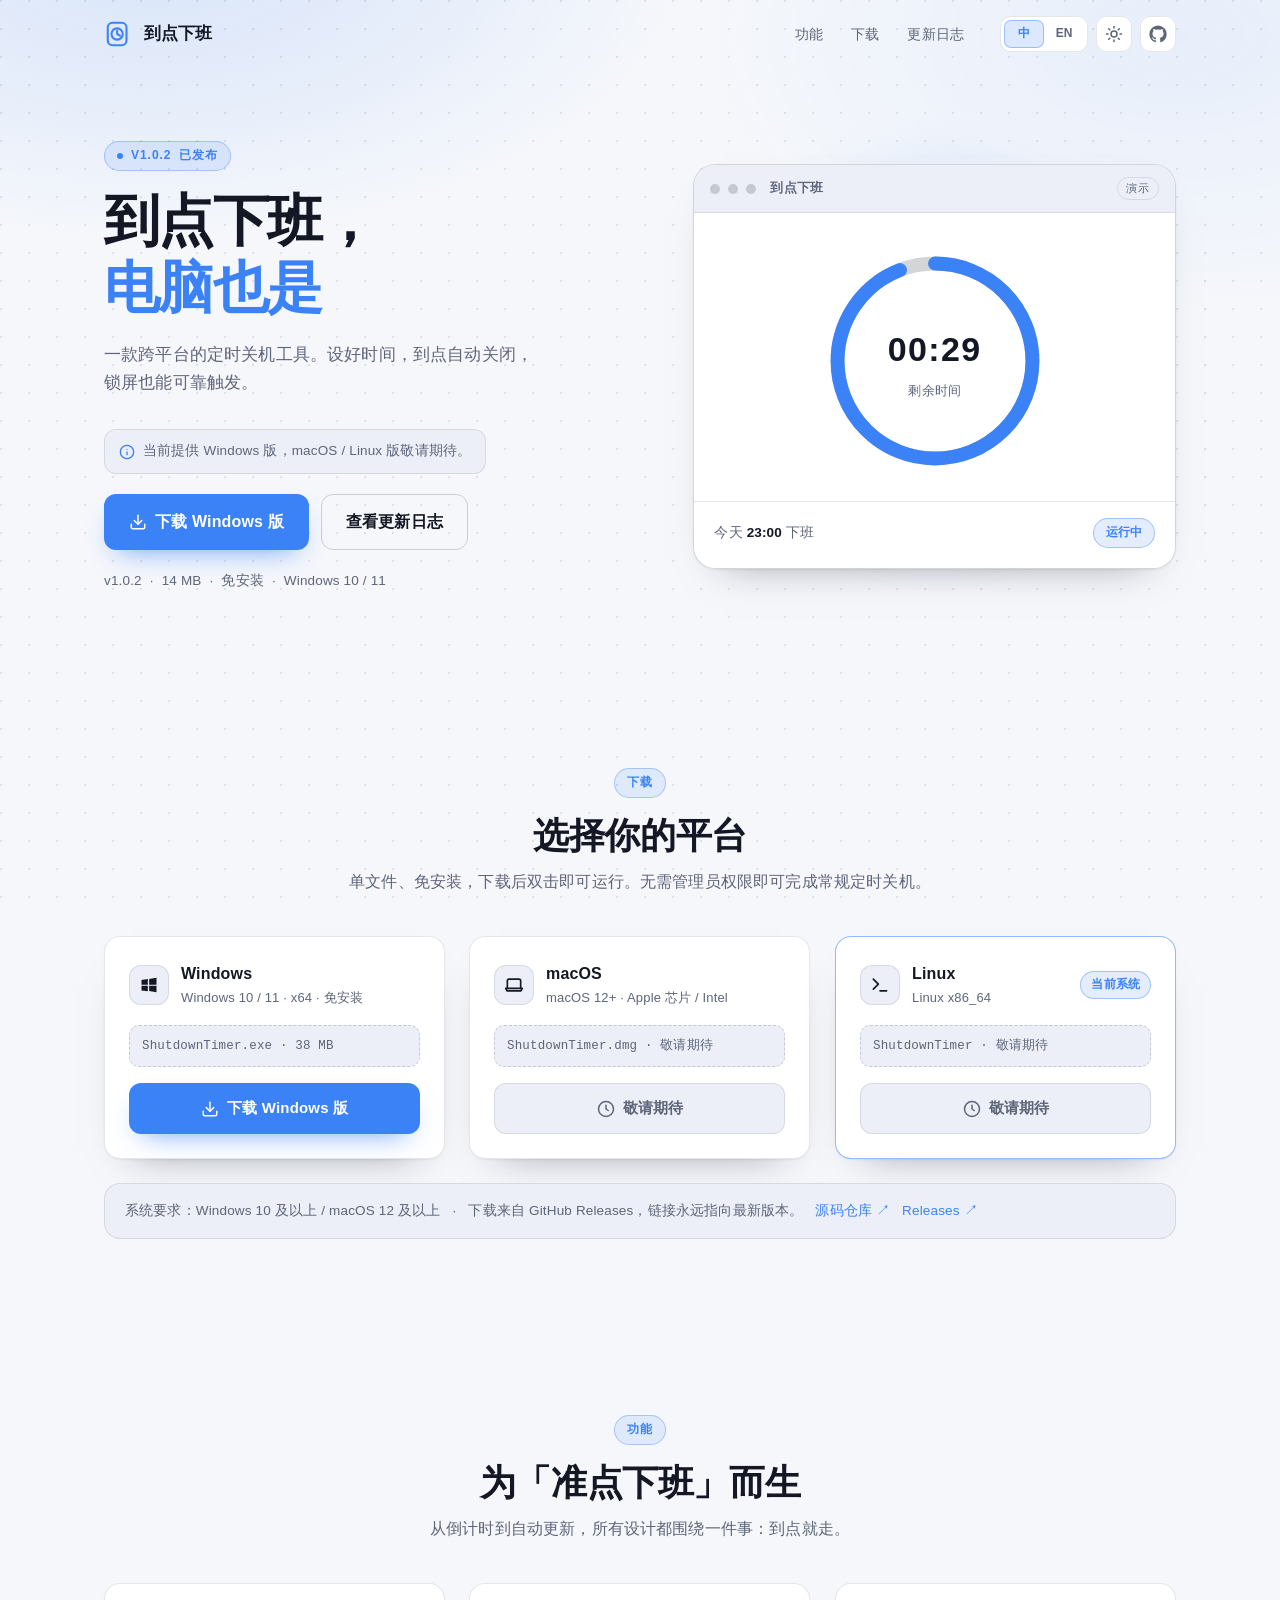
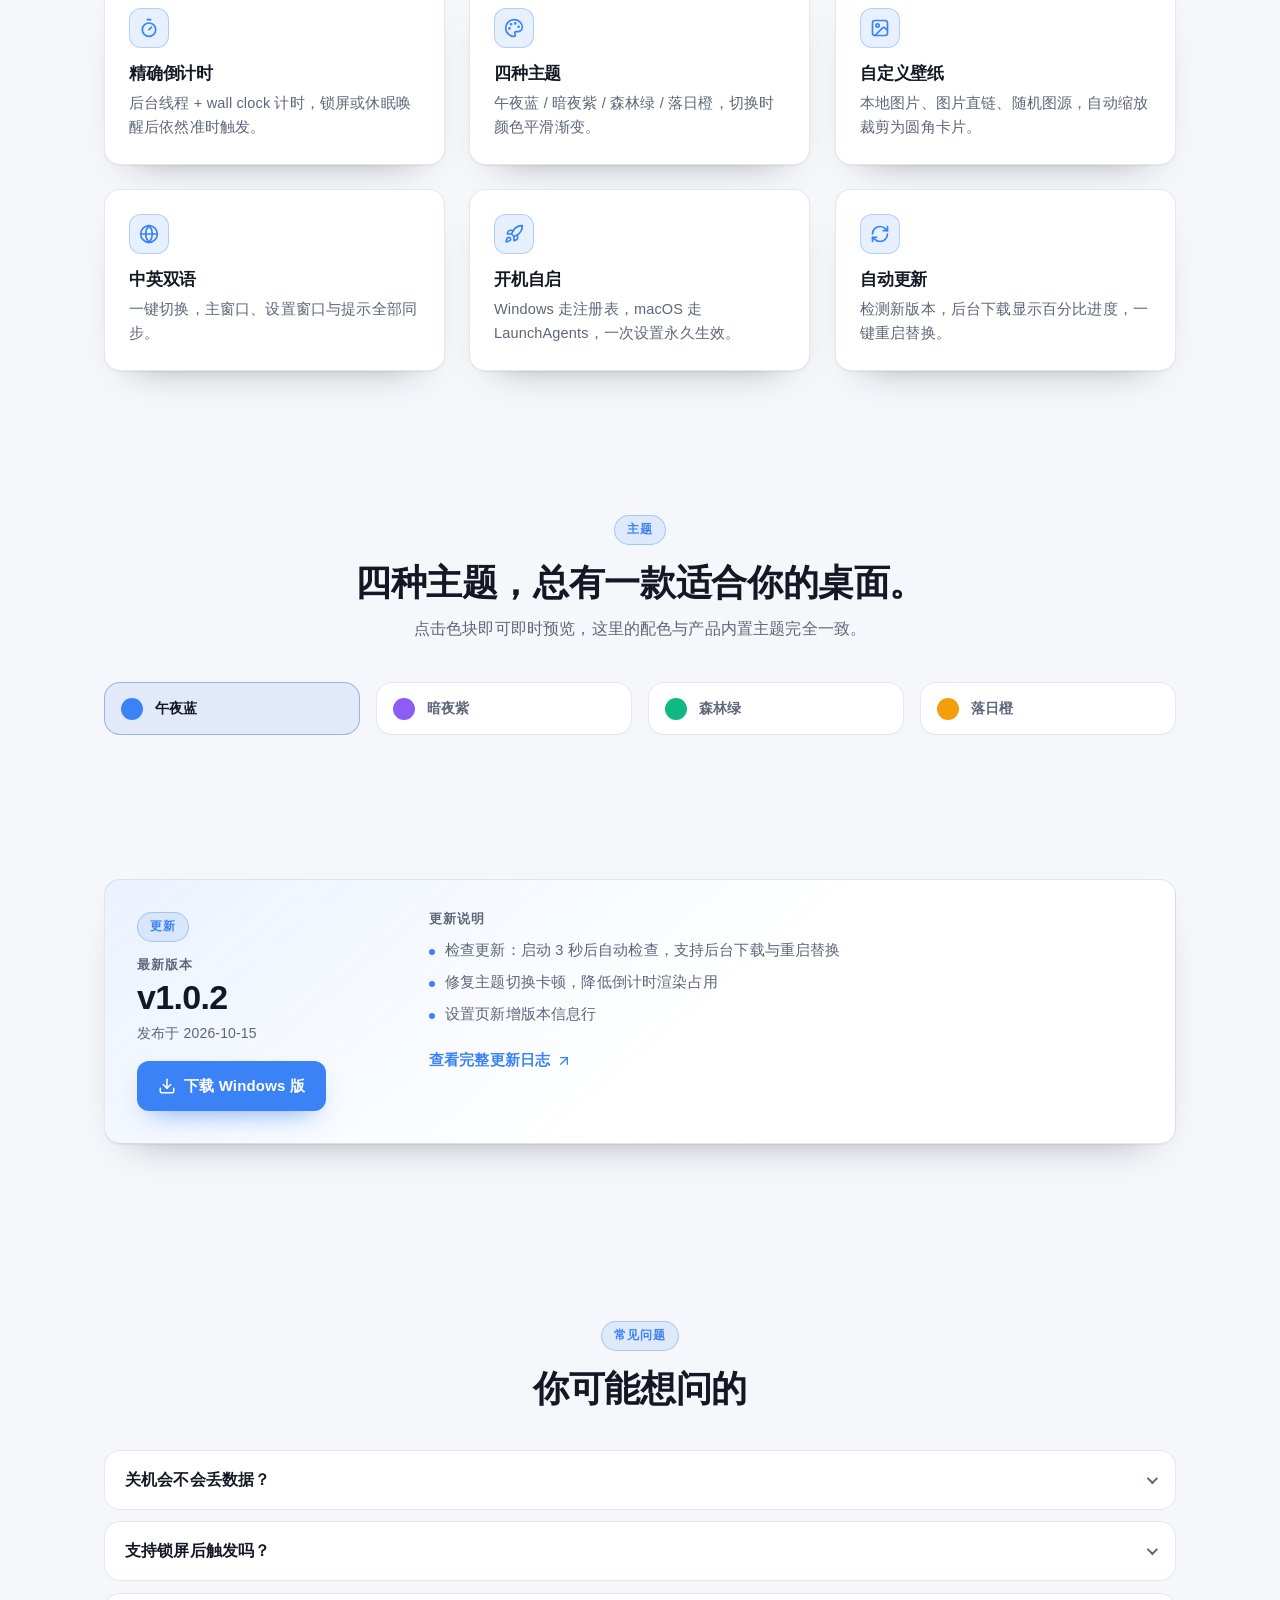
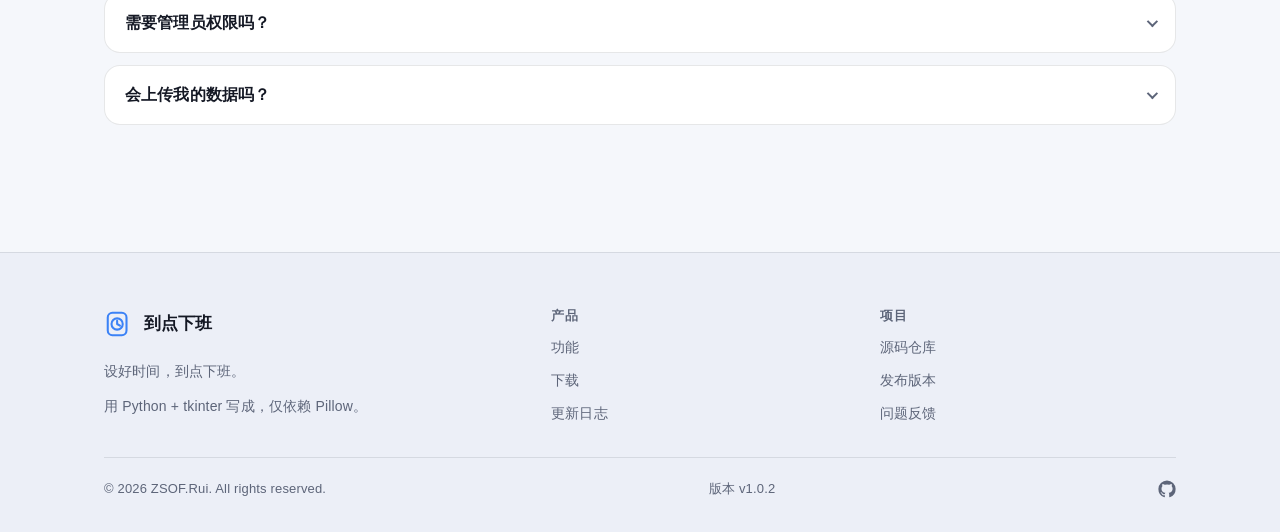
==== index.html @ 31ac54c9 "Update Website Set the website" ====
<!doctype html>
<html lang="zh-CN" data-theme="dark" data-accent="blue" data-root=".">
<head>
  <meta charset="utf-8">
  <meta name="viewport" content="width=device-width, initial-scale=1">

  <!--
    到点下班 / ShutdownTimer 官网
    零依赖静态站：没有构建步骤，没有 CDN，除了读取同目录的 version.json 之外不发任何请求。
    部署前只需把本文件（以及全站）里的 YOUR_GITHUB_USERNAME 替换成你的 GitHub 用户名，
    详见 README.md。
  -->

  <title data-i18n="meta.title">到点下班 · 跨平台定时关机工具</title>
  <meta name="description" content="到点下班（ShutdownTimer）是一款跨平台的定时关机工具。设定时间后到点自动关闭计算机，锁屏与休眠唤醒后依然准时触发。免安装、不收集任何数据。" data-i18n-content="meta.description">
  <meta name="author" content="ZSOF.Rui">
  <link rel="canonical" href="https://YOUR_GITHUB_USERNAME.github.io/ShutdownTimer/">
  <meta name="theme-color" content="#0b0d12" media="(prefers-color-scheme: dark)">
  <meta name="theme-color" content="#f5f7fb" media="(prefers-color-scheme: light)">

  <!-- 图标：内联 SVG，随主题变色，不额外请求字体或图标库 -->
  <link rel="icon" type="image/svg+xml" href="assets/favicon.svg">
  <link rel="apple-touch-icon" href="assets/favicon.svg">

  <!-- 分享卡片 -->
  <meta property="og:type" content="website">
  <meta property="og:site_name" content="到点下班">
  <meta property="og:title" content="到点下班 · 跨平台定时关机工具">
  <meta property="og:description" content="设好时间，到点自动关闭计算机。锁屏也能可靠触发，免安装，不收集任何数据。">
  <meta property="og:url" content="https://YOUR_GITHUB_USERNAME.github.io/ShutdownTimer/">
  <meta property="og:locale" content="zh_CN">
  <meta name="twitter:card" content="summary_large_image">
  <meta name="twitter:title" content="到点下班 · 跨平台定时关机工具">
  <meta name="twitter:description" content="设好时间，到点自动关闭计算机。锁屏也能可靠触发。">
  <!-- 想要更漂亮的分享图：做一张 1200×630 的 PNG 放到 assets/og-image.png，再取消下一行注释 -->
  <!-- <meta property="og:image" content="https://YOUR_GITHUB_USERNAME.github.io/ShutdownTimer/assets/og-image.png"> -->

  <!-- 结构化数据（SEO） -->
  <script type="application/ld+json">
  {
    "@context": "https://schema.org",
    "@type": "SoftwareApplication",
    "name": "到点下班",
    "alternateName": "ShutdownTimer",
    "applicationCategory": "UtilitiesApplication",
    "operatingSystem": "Windows 10, Windows 11",
    "downloadUrl": "https://github.com/YOUR_GITHUB_USERNAME/ShutdownTimer/releases/latest",
    "offers": { "@type": "Offer", "price": "0", "priceCurrency": "CNY" },
    "author": { "@type": "Person", "name": "ZSOF.Rui" },
    "description": "跨平台桌面定时关机工具：设定时间后到点自动关闭计算机，锁屏与休眠唤醒后依然准时触发。"
  }
  </script>

  <!--
    首屏内联引导脚本：在样式表之前决定主题 / 主色 / 语言，
    避免先渲染成错误配色再跳变的闪屏。失败也不影响页面可用（默认深色 + 中文）。
  -->
  <script>
  (function () {
    var el = document.documentElement;
    el.className += ' js';
    try {
      var accent = localStorage.getItem('st.accent');
      if (accent) el.setAttribute('data-accent', accent);
      var lang = localStorage.getItem('st.lang');
      if (lang) el.setAttribute('lang', lang === 'en' ? 'en' : 'zh-CN');
      var saved = localStorage.getItem('st.theme');
      var system = window.matchMedia && window.matchMedia('(prefers-color-scheme: light)').matches ? 'light' : 'dark';
      el.setAttribute('data-theme', saved === 'light' || saved === 'dark' ? saved : system);
    } catch (e) { /* 隐私模式：保持默认配色 */ }
  })();
  </script>

  <link rel="stylesheet" href="assets/css/style.css">
  <script src="assets/js/i18n.js" defer></script>
  <script src="assets/js/main.js" defer></script>
</head>

<body>
<a class="skip-link" href="#download" data-i18n="nav.skip">跳到下载</a>

<!-- ============================================================ 顶部导航 -->
<header class="site-header">
  <div class="container">
    <nav class="nav" aria-label="主导航" data-i18n-aria="nav.main">
      <a class="brand" href="./" aria-label="返回首页" data-i18n-aria="nav.home">
        <svg class="brand__mark" viewBox="0 0 32 32" fill="none" stroke="currentColor" stroke-width="2.2" stroke-linecap="round" stroke-linejoin="round" aria-hidden="true">
          <rect x="4" y="4" width="20" height="24" rx="5"/>
          <circle cx="14" cy="16" r="6"/>
          <path d="M14 12.5V16l3 1.8"/>
        </svg>
        <span data-i18n="brand.name">到点下班</span>
      </a>

      <ul class="nav__links">
        <li><a class="nav__link" href="#features" data-i18n="nav.features">功能</a></li>
        <li><a class="nav__link" href="#download" data-i18n="nav.download">下载</a></li>
        <li><a class="nav__link" href="changelog/" data-i18n="nav.changelog">更新日志</a></li>
      </ul>

      <div class="nav__actions">
        <div class="seg" role="group" aria-label="切换语言" data-i18n-aria="nav.lang">
          <span class="seg__thumb" aria-hidden="true"></span>
          <button class="seg__btn" type="button" data-lang-btn="zh-CN" aria-pressed="true">中</button>
          <button class="seg__btn" type="button" data-lang-btn="en" aria-pressed="false">EN</button>
        </div>

        <button class="icon-btn" type="button" data-theme-toggle aria-label="切换到浅色模式">
          <svg class="icon-btn__moon" viewBox="0 0 24 24" fill="none" stroke="currentColor" stroke-width="2" stroke-linecap="round" stroke-linejoin="round" aria-hidden="true">
            <path d="M12 3a6 6 0 0 0 9 9 9 9 0 1 1-9-9Z"/>
          </svg>
          <svg class="icon-btn__sun" viewBox="0 0 24 24" fill="none" stroke="currentColor" stroke-width="2" stroke-linecap="round" stroke-linejoin="round" aria-hidden="true">
            <circle cx="12" cy="12" r="4"/>
            <path d="M12 2v2M12 20v2M4.93 4.93l1.41 1.41M17.66 17.66l1.41 1.41M2 12h2M20 12h2M6.34 17.66l-1.41 1.41M19.07 4.93l-1.41 1.41"/>
          </svg>
        </button>

        <a class="icon-btn" href="https://github.com/YOUR_GITHUB_USERNAME/ShutdownTimer" target="_blank" rel="noopener" aria-label="在 GitHub 上查看源码" data-i18n-aria="nav.github">
          <svg viewBox="0 0 24 24" fill="currentColor" aria-hidden="true">
            <path d="M12 .5A11.5 11.5 0 0 0 .5 12a11.5 11.5 0 0 0 7.86 10.92c.58.1.79-.25.79-.55v-2.1c-3.2.7-3.88-1.4-3.88-1.4-.53-1.34-1.29-1.7-1.29-1.7-1.05-.72.08-.7.08-.7 1.16.08 1.77 1.2 1.77 1.2 1.03 1.77 2.7 1.26 3.36.96.1-.75.4-1.26.73-1.55-2.55-.29-5.24-1.28-5.24-5.7 0-1.26.45-2.29 1.19-3.1-.12-.29-.52-1.46.11-3.05 0 0 .97-.31 3.18 1.18a11 11 0 0 1 5.8 0c2.2-1.5 3.17-1.18 3.17-1.18.63 1.59.23 2.76.12 3.05.74.81 1.18 1.84 1.18 3.1 0 4.43-2.69 5.4-5.25 5.69.41.36.78 1.06.78 2.14v3.17c0 .3.2.66.8.55A11.5 11.5 0 0 0 23.5 12 11.5 11.5 0 0 0 12 .5Z"/>
          </svg>
        </a>
      </div>
    </nav>
  </div>
</header>

<main id="main">

  <!-- ========================================================== Hero 首屏 -->
  <section class="hero">
    <div class="container hero__inner">
      <div class="hero__copy">
        <span class="eyebrow anim" style="--delay:0ms">
          <span class="dot" aria-hidden="true"></span>
          <span data-version>v1.0.1</span>
          <span data-i18n="hero.badge">已发布</span>
        </span>

        <h1 class="hero__title anim" style="--delay:80ms" data-i18n-html="hero.title">到点下班，<br><span class="accent">电脑也是</span></h1>

        <p class="hero__sub anim" style="--delay:160ms" data-i18n="hero.subtitle">一款跨平台的定时关机工具。设好时间，到点自动关闭，锁屏也能可靠触发。</p>

        <div class="hero__note anim" style="--delay:200ms" data-platform-note>
          <svg viewBox="0 0 24 24" fill="none" stroke="currentColor" stroke-width="2" stroke-linecap="round" stroke-linejoin="round" aria-hidden="true">
            <circle cx="12" cy="12" r="10"/><path d="M12 16v-4"/><path d="M12 8h.01"/>
          </svg>
          <span data-i18n="hero.note.platform">当前提供 Windows 版，macOS / Linux 版敬请期待。</span>
        </div>

        <div class="hero__cta anim" style="--delay:240ms">
          <a class="btn btn--primary btn--lg" href="./ShutdownTimer.exe" data-download>
            <svg class="btn__icon" viewBox="0 0 24 24" fill="none" stroke="currentColor" stroke-width="2" stroke-linecap="round" stroke-linejoin="round" aria-hidden="true">
              <path d="M21 15v4a2 2 0 0 1-2 2H5a2 2 0 0 1-2-2v-4"/><path d="M7 10l5 5 5-5"/><path d="M12 15V3"/>
            </svg>
            <span data-i18n="hero.cta.download">下载 Windows 版</span>
          </a>
          <a class="btn btn--ghost btn--lg" href="changelog/" data-i18n="hero.cta.changelog">查看更新日志</a>
        </div>

        <div class="hero__meta anim" style="--delay:320ms">
          <span data-version>v1.0.1</span>
          <span aria-hidden="true">·</span>
          <span data-version-size>14 MB</span>
          <span aria-hidden="true">·</span>
          <span data-i18n="hero.meta.portable">免安装</span>
          <span aria-hidden="true">·</span>
          <span data-i18n="hero.meta.os">Windows 10 / 11</span>
        </div>
      </div>

      <!-- 产品界面示意：圆角无边框窗口 + 倒计时圆环（纯 CSS/SVG 演示，不是截图） -->
      <div class="hero__visual anim" style="--delay:200ms">
        <div class="mock" data-demo>
          <div class="mock__bar">
            <span class="mock__dot" aria-hidden="true"></span>
            <span class="mock__dot" aria-hidden="true"></span>
            <span class="mock__dot" aria-hidden="true"></span>
            <span class="mock__title" data-i18n="hero.demo.window">到点下班</span>
            <span class="mock__badge" data-i18n="hero.demo.tag">演示</span>
          </div>

          <div class="mock__body">
            <svg class="ring" viewBox="0 0 200 200" aria-hidden="true">
              <circle class="ring__track" cx="100" cy="100" r="84"/>
              <circle class="ring__bar" cx="100" cy="100" r="84"/>
            </svg>
            <div class="ring__center">
              <div class="ring__time" data-demo-time>00:30</div>
              <div class="ring__hint" data-i18n="hero.demo.remaining">剩余时间</div>
            </div>
          </div>

          <div class="mock__foot">
            <span class="mock__preview" data-i18n-html="hero.demo.preview">今天 <b>23:00</b> 下班</span>
            <span class="mock__state" data-demo-state data-i18n="hero.demo.state.running">运行中</span>
          </div>
        </div>
      </div>
    </div>
  </section>

  <!-- ========================================================== 下载 -->
  <section class="section" id="download" aria-labelledby="download-title">
    <div class="container">
      <div class="section__head section__head--center reveal">
        <span class="eyebrow" data-i18n="download.eyebrow">下载</span>
        <h2 class="section__title" id="download-title" data-i18n="download.title">选择你的平台</h2>
        <p class="section__lead" data-i18n="download.lead">单文件、免安装，下载后双击即可运行。无需管理员权限即可完成常规定时关机。</p>
      </div>

      <div class="grid grid--3" data-stagger>
        <!-- Windows -->
        <article class="dl-card reveal" data-os="windows">
          <div class="dl-card__top">
            <span class="dl-card__icon" aria-hidden="true">
              <svg viewBox="0 0 24 24" fill="currentColor">
                <path d="M3 5.9 10.6 4.9v6.7H3zM12.2 4.7 21 3.4v8.2h-8.8zM3 12.8h7.6v6.7L3 18.5zM12.2 12.8H21v7.8l-8.8-1.3z"/>
              </svg>
            </span>
            <div>
              <div class="dl-card__name">Windows</div>
              <div class="dl-card__meta" data-i18n="download.win.meta">Windows 10 / 11 · x64 · 免安装</div>
            </div>
            <span class="pill" data-current-badge hidden data-i18n="download.current">当前系统</span>
          </div>

          <div class="dl-card__file">ShutdownTimer.exe · <span data-version-size>38 MB</span></div>

          <div class="dl-card__actions">
            <a class="btn btn--primary btn--block" href="./ShutdownTimer.exe">
              <svg class="btn__icon" viewBox="0 0 24 24" fill="none" stroke="currentColor" stroke-width="2" stroke-linecap="round" stroke-linejoin="round" aria-hidden="true">
                <path d="M21 15v4a2 2 0 0 1-2 2H5a2 2 0 0 1-2-2v-4"/><path d="M7 10l5 5 5-5"/><path d="M12 15V3"/>
              </svg>
              <span data-i18n="download.win.btn">下载 Windows 版</span>
            </a>
          </div>
        </article>

        <!-- macOS -->
        <article class="dl-card is-soon reveal" data-os="macos">
          <div class="dl-card__top">
            <span class="dl-card__icon" aria-hidden="true">
              <svg viewBox="0 0 24 24" fill="none" stroke="currentColor" stroke-width="2" stroke-linecap="round" stroke-linejoin="round">
                <path d="M20 16V7a2 2 0 0 0-2-2H6a2 2 0 0 0-2 2v9"/>
                <path d="M2 16h20l-1.28 2.55a1 1 0 0 1-.9.45H4.18a1 1 0 0 1-.9-.45Z"/>
              </svg>
            </span>
            <div>
              <div class="dl-card__name">macOS</div>
              <div class="dl-card__meta" data-i18n="download.mac.meta">macOS 12+ · Apple 芯片 / Intel</div>
            </div>
            <span class="pill" data-current-badge hidden data-i18n="download.current">当前系统</span>
          </div>

          <div class="dl-card__file">ShutdownTimer.dmg · <span data-i18n="download.mac.btn">敬请期待</span></div>

          <div class="dl-card__actions">
            <button class="btn btn--disabled btn--block" type="button" disabled>
              <svg class="btn__icon" viewBox="0 0 24 24" fill="none" stroke="currentColor" stroke-width="2" stroke-linecap="round" stroke-linejoin="round" aria-hidden="true">
                <circle cx="12" cy="12" r="10"/><path d="M12 7v5l3 2"/>
              </svg>
              <span data-i18n="download.mac.btn">敬请期待</span>
            </button>
          </div>
        </article>

        <!-- Linux -->
        <article class="dl-card is-soon reveal" data-os="linux">
          <div class="dl-card__top">
            <span class="dl-card__icon" aria-hidden="true">
              <svg viewBox="0 0 24 24" fill="none" stroke="currentColor" stroke-width="2" stroke-linecap="round" stroke-linejoin="round">
                <path d="m4 17 6-6-6-6"/><path d="M12 19h8"/>
              </svg>
            </span>
            <div>
              <div class="dl-card__name">Linux</div>
              <div class="dl-card__meta" data-i18n="download.linux.meta">Linux x86_64</div>
            </div>
            <span class="pill" data-current-badge hidden data-i18n="download.current">当前系统</span>
          </div>

          <div class="dl-card__file">ShutdownTimer · <span data-i18n="download.linux.btn">敬请期待</span></div>

          <div class="dl-card__actions">
            <button class="btn btn--disabled btn--block" type="button" disabled>
              <svg class="btn__icon" viewBox="0 0 24 24" fill="none" stroke="currentColor" stroke-width="2" stroke-linecap="round" stroke-linejoin="round" aria-hidden="true">
                <circle cx="12" cy="12" r="10"/><path d="M12 7v5l3 2"/>
              </svg>
              <span data-i18n="download.linux.btn">敬请期待</span>
            </button>
          </div>
        </article>
      </div>

      <div class="dl-note reveal">
        <span data-i18n="download.note.req">系统要求：Windows 10 及以上 / macOS 12 及以上</span>
        <span aria-hidden="true">·</span>
        <span data-i18n="download.note.tip">下载来自 GitHub Releases，链接永远指向最新版本。</span>
        <a href="https://github.com/ZSOF-Rui/ShutdownTimer" target="_blank" rel="noopener"><span data-i18n="footer.source">源码仓库</span> ↗</a>
        <a href="https://github.com/ZSOF-Rui/ShutdownTimerShutdownTimer/releases" target="_blank" rel="noopener">Releases ↗</a>
      </div>
    </div>
  </section>

  <!-- ========================================================== 特性 -->
  <section class="section" id="features" aria-labelledby="features-title">
    <div class="container">
      <div class="section__head section__head--center reveal">
        <span class="eyebrow" data-i18n="features.eyebrow">功能</span>
        <h2 class="section__title" id="features-title" data-i18n="features.title">为「准点下班」而生</h2>
        <p class="section__lead" data-i18n="features.lead">从倒计时到自动更新，所有设计都围绕一件事：到点就走。</p>
      </div>

      <div class="grid grid--3" data-stagger>
        <article class="card reveal">
          <span class="card__icon" aria-hidden="true">
            <svg viewBox="0 0 24 24" fill="none" stroke="currentColor" stroke-width="2" stroke-linecap="round" stroke-linejoin="round">
              <path d="M10 2h4"/><path d="M12 14l3-3"/><circle cx="12" cy="14" r="8"/>
            </svg>
          </span>
          <h3 class="card__title" data-i18n="features.f1.title">精确倒计时</h3>
          <p class="card__desc" data-i18n="features.f1.desc">后台线程 + wall clock 计时，锁屏或休眠唤醒后依然准时触发。</p>
        </article>

        <article class="card reveal">
          <span class="card__icon" aria-hidden="true">
            <svg viewBox="0 0 24 24" fill="none" stroke="currentColor" stroke-width="2" stroke-linecap="round" stroke-linejoin="round">
              <circle cx="13.5" cy="6.5" r=".6" fill="currentColor"/>
              <circle cx="17.5" cy="10.5" r=".6" fill="currentColor"/>
              <circle cx="8.5" cy="7.5" r=".6" fill="currentColor"/>
              <circle cx="6.5" cy="12.5" r=".6" fill="currentColor"/>
              <path d="M12 2C6.5 2 2 6.5 2 12s4.5 10 10 10c.93 0 1.65-.75 1.65-1.69 0-.44-.18-.84-.44-1.13-.29-.29-.44-.65-.44-1.12a1.64 1.64 0 0 1 1.67-1.67h2c3.05 0 5.55-2.5 5.55-5.55C21.97 6.01 17.46 2 12 2Z"/>
            </svg>
          </span>
          <h3 class="card__title" data-i18n="features.f2.title">四种主题</h3>
          <p class="card__desc" data-i18n="features.f2.desc">午夜蓝 / 暗夜紫 / 森林绿 / 落日橙，切换时颜色平滑渐变。</p>
        </article>

        <article class="card reveal">
          <span class="card__icon" aria-hidden="true">
            <svg viewBox="0 0 24 24" fill="none" stroke="currentColor" stroke-width="2" stroke-linecap="round" stroke-linejoin="round">
              <rect x="3" y="3" width="18" height="18" rx="3"/>
              <circle cx="9" cy="9" r="2"/>
              <path d="m21 15-3.09-3.09a2 2 0 0 0-2.83 0L6 21"/>
            </svg>
          </span>
          <h3 class="card__title" data-i18n="features.f3.title">自定义壁纸</h3>
          <p class="card__desc" data-i18n="features.f3.desc">本地图片、图片直链、随机图源，自动缩放裁剪为圆角卡片。</p>
        </article>

        <article class="card reveal">
          <span class="card__icon" aria-hidden="true">
            <svg viewBox="0 0 24 24" fill="none" stroke="currentColor" stroke-width="2" stroke-linecap="round" stroke-linejoin="round">
              <circle cx="12" cy="12" r="10"/>
              <path d="M12 2a14.5 14.5 0 0 0 0 20 14.5 14.5 0 0 0 0-20"/>
              <path d="M2 12h20"/>
            </svg>
          </span>
          <h3 class="card__title" data-i18n="features.f4.title">中英双语</h3>
          <p class="card__desc" data-i18n="features.f4.desc">一键切换，主窗口、设置窗口与提示全部同步。</p>
        </article>

        <article class="card reveal">
          <span class="card__icon" aria-hidden="true">
            <svg viewBox="0 0 24 24" fill="none" stroke="currentColor" stroke-width="2" stroke-linecap="round" stroke-linejoin="round">
              <path d="M4.5 16.5c-1.5 1.26-2 5-2 5s3.74-.5 5-2c.71-.84.7-2.13-.09-2.91a2.18 2.18 0 0 0-2.91-.09Z"/>
              <path d="m12 15-3-3a22 22 0 0 1 2-3.95A12.88 12.88 0 0 1 22 2c0 2.72-.78 7.5-6 11a22.35 22.35 0 0 1-4 2Z"/>
              <path d="M9 12H4s.55-3.03 2-4c1.62-1.08 5 0 5 0"/>
              <path d="M12 15v5s3.03-.55 4-2c1.08-1.62 0-5 0-5"/>
            </svg>
          </span>
          <h3 class="card__title" data-i18n="features.f5.title">开机自启</h3>
          <p class="card__desc" data-i18n="features.f5.desc">Windows 走注册表，macOS 走 LaunchAgents，一次设置永久生效。</p>
        </article>

        <article class="card reveal">
          <span class="card__icon" aria-hidden="true">
            <svg viewBox="0 0 24 24" fill="none" stroke="currentColor" stroke-width="2" stroke-linecap="round" stroke-linejoin="round">
              <path d="M3 12a9 9 0 0 1 9-9 9.75 9.75 0 0 1 6.74 2.74L21 8"/>
              <path d="M21 3v5h-5"/>
              <path d="M21 12a9 9 0 0 1-9 9 9.75 9.75 0 0 1-6.74-2.74L3 16"/>
              <path d="M8 16H3v5"/>
            </svg>
          </span>
          <h3 class="card__title" data-i18n="features.f6.title">自动更新</h3>
          <p class="card__desc" data-i18n="features.f6.desc">检测新版本，后台下载显示百分比进度，一键重启替换。</p>
        </article>
      </div>
    </div>
  </section>

  <!-- ========================================================== 主题色板 -->
  <section class="section section--tight" id="themes" aria-labelledby="themes-title">
    <div class="container">
      <div class="section__head section__head--center reveal">
        <span class="eyebrow" data-i18n="themes.eyebrow">主题</span>
        <h2 class="section__title" id="themes-title" data-i18n="themes.title">四种主题，总有一款适合你的桌面。</h2>
        <p class="section__lead" data-i18n="themes.lead">点击色块即可即时预览，这里的配色与产品内置主题完全一致。</p>
      </div>

      <div class="swatches" data-stagger role="group" aria-label="主题配色预览" data-i18n-aria="themes.group">
        <button class="swatch reveal" type="button" data-accent-value="blue" aria-pressed="true">
          <span class="swatch__dot" aria-hidden="true"></span>
          <span data-i18n="themes.blue">午夜蓝</span>
        </button>
        <button class="swatch reveal" type="button" data-accent-value="violet" aria-pressed="false">
          <span class="swatch__dot" aria-hidden="true"></span>
          <span data-i18n="themes.violet">暗夜紫</span>
        </button>
        <button class="swatch reveal" type="button" data-accent-value="green" aria-pressed="false">
          <span class="swatch__dot" aria-hidden="true"></span>
          <span data-i18n="themes.green">森林绿</span>
        </button>
        <button class="swatch reveal" type="button" data-accent-value="amber" aria-pressed="false">
          <span class="swatch__dot" aria-hidden="true"></span>
          <span data-i18n="themes.amber">落日橙</span>
        </button>
      </div>
    </div>
  </section>

  <!-- ========================================================== 更新公告（读 version.json） -->
  <section class="section" id="release" aria-labelledby="release-title">
    <div class="container">
      <div class="release reveal">
        <div class="release__aside">
          <span class="eyebrow" data-i18n="release.eyebrow">更新</span>
          <h2 class="release__version" id="release-title">
            <span class="release__label" data-i18n="release.title">最新版本</span>
            <span data-release-version>v1.0.1</span>
          </h2>
          <div class="release__date">
            <span data-i18n="release.published">发布于</span>
            <span data-release-date>2026-10-15</span>
          </div>
          <a class="btn btn--primary" href="https://github.com/YOUR_GITHUB_USERNAME/ShutdownTimer/releases/latest/download/ShutdownTimer.exe">
            <svg class="btn__icon" viewBox="0 0 24 24" fill="none" stroke="currentColor" stroke-width="2" stroke-linecap="round" stroke-linejoin="round" aria-hidden="true">
              <path d="M21 15v4a2 2 0 0 1-2 2H5a2 2 0 0 1-2-2v-4"/><path d="M7 10l5 5 5-5"/><path d="M12 15V3"/>
            </svg>
            <span data-i18n="download.win.btn">下载 Windows 版</span>
          </a>
        </div>

        <div class="release__notes">
          <h3 class="h-label" data-i18n="release.notes">更新说明</h3>
          <ul data-release-notes>
            <li data-i18n="release.fallback.0">检查更新：启动 3 秒后自动检查，支持后台下载与重启替换</li>
            <li data-i18n="release.fallback.1">修复主题切换卡顿，降低倒计时渲染占用</li>
            <li data-i18n="release.fallback.2">设置页新增版本信息行</li>
          </ul>
          <a class="release__more" href="changelog/">
            <span data-i18n="release.more">查看完整更新日志</span>
            <svg viewBox="0 0 24 24" width="16" height="16" fill="none" stroke="currentColor" stroke-width="2" stroke-linecap="round" stroke-linejoin="round" aria-hidden="true">
              <path d="M7 17 17 7"/><path d="M7 7h10v10"/>
            </svg>
          </a>
        </div>
      </div>
    </div>
  </section>

  <!-- ========================================================== 常见问题 -->
  <section class="section" id="faq" aria-labelledby="faq-title">
    <div class="container">
      <div class="section__head section__head--center reveal">
        <span class="eyebrow" data-i18n="faq.eyebrow">常见问题</span>
        <h2 class="section__title" id="faq-title" data-i18n="faq.title">你可能想问的</h2>
      </div>

      <div class="faq" data-stagger>
        <details class="reveal">
          <summary data-i18n="faq.q1">关机会不会丢数据？</summary>
          <p class="faq__answer" data-i18n="faq.a1">工具发出的是系统标准关机指令，与手动点「关机」完全一致。未保存的文档仍可能丢失，建议开始计时前先保存工作。</p>
        </details>
        <details class="reveal">
          <summary data-i18n="faq.q2">支持锁屏后触发吗？</summary>
          <p class="faq__answer" data-i18n="faq.a2">支持。倒计时在后台线程中基于 wall clock 计算，锁屏、休眠唤醒后都会按原定时间触发，不会因为界面不刷新而漂移。</p>
        </details>
        <details class="reveal">
          <summary data-i18n="faq.q3">需要管理员权限吗？</summary>
          <p class="faq__answer" data-i18n="faq.a3">常规定时关机不需要。如果系统策略限制或需要强制结束未响应程序，关机可能失败，此时主界面会直接显示错误原因。</p>
        </details>
        <details class="reveal">
          <summary data-i18n="faq.q4">会上传我的数据吗？</summary>
          <p class="faq__answer" data-i18n="faq.a4">不会。除了检查更新时请求一次 version.json，工具不发起任何网络请求，也不包含设备标识；配置只保存在你自己的电脑上。</p>
        </details>
      </div>
    </div>
  </section>

</main>

<!-- ============================================================ 页脚 -->
<footer class="site-footer">
  <div class="container">
    <div class="footer__grid">
      <div>
        <a class="brand" href="./" aria-label="返回首页" data-i18n-aria="nav.home">
          <svg class="brand__mark" viewBox="0 0 32 32" fill="none" stroke="currentColor" stroke-width="2.2" stroke-linecap="round" stroke-linejoin="round" aria-hidden="true">
            <rect x="4" y="4" width="20" height="24" rx="5"/>
            <circle cx="14" cy="16" r="6"/>
            <path d="M14 12.5V16l3 1.8"/>
          </svg>
          <span data-i18n="brand.name">到点下班</span>
        </a>
        <p class="footer__tagline" data-i18n="footer.tagline">设好时间，到点下班。</p>
        <p class="footer__tagline" data-i18n="footer.made">用 Python + tkinter 写成，仅依赖 Pillow。</p>
      </div>

      <div>
        <h3 class="h-label" data-i18n="footer.product">产品</h3>
        <div class="footer__links">
          <a href="#features" data-i18n="nav.features">功能</a>
          <a href="#download" data-i18n="nav.download">下载</a>
          <a href="changelog/" data-i18n="nav.changelog">更新日志</a>
        </div>
      </div>

      <div>
        <h3 class="h-label" data-i18n="footer.project">项目</h3>
        <div class="footer__links">
          <a href="https://github.com/YOUR_GITHUB_USERNAME/ShutdownTimer" target="_blank" rel="noopener" data-i18n="footer.source">源码仓库</a>
          <a href="https://github.com/YOUR_GITHUB_USERNAME/ShutdownTimer/releases" target="_blank" rel="noopener" data-i18n="footer.releases">发布版本</a>
          <a href="https://github.com/YOUR_GITHUB_USERNAME/ShutdownTimer/issues" target="_blank" rel="noopener" data-i18n="footer.issues">问题反馈</a>
        </div>
      </div>
    </div>

    <div class="footer__bottom">
      <span>© 2026 ZSOF.Rui. All rights reserved.</span>
      <span><span data-i18n="footer.version">版本</span> <span data-version>v1.1.0</span></span>
      <a class="footer__social" href="https://github.com/YOUR_GITHUB_USERNAME/ShutdownTimer" target="_blank" rel="noopener" aria-label="GitHub" data-i18n-aria="nav.github">
        <svg viewBox="0 0 24 24" fill="currentColor" aria-hidden="true">
          <path d="M12 .5A11.5 11.5 0 0 0 .5 12a11.5 11.5 0 0 0 7.86 10.92c.58.1.79-.25.79-.55v-2.1c-3.2.7-3.88-1.4-3.88-1.4-.53-1.34-1.29-1.7-1.29-1.7-1.05-.72.08-.7.08-.7 1.16.08 1.77 1.2 1.77 1.2 1.03 1.77 2.7 1.26 3.36.96.1-.75.4-1.26.73-1.55-2.55-.29-5.24-1.28-5.24-5.7 0-1.26.45-2.29 1.19-3.1-.12-.29-.52-1.46.11-3.05 0 0 .97-.31 3.18 1.18a11 11 0 0 1 5.8 0c2.2-1.5 3.17-1.18 3.17-1.18.63 1.59.23 2.76.12 3.05.74.81 1.18 1.84 1.18 3.1 0 4.43-2.69 5.4-5.25 5.69.41.36.78 1.06.78 2.14v3.17c0 .3.2.66.8.55A11.5 11.5 0 0 0 23.5 12 11.5 11.5 0 0 0 12 .5Z"/>
        </svg>
      </a>
    </div>
  </div>
</footer>

</body>
</html>
---- assets/css/style.css ----
/* ==========================================================================
   到点下班 / ShutdownTimer — 官网样式
   零依赖、零外部请求。设计规范见 README「设计规范」一节。
   ========================================================================== */

/* --------------------------------------------------------------------------
   1. 设计令牌 (Design tokens)
   -------------------------------------------------------------------------- */
:root {
  /* 配色（深色为默认，设计规范来源：需求文档「设计规范」） */
  --bg: #0b0d12;
  --bg-rgb: 11, 13, 18;
  --bg-soft: #0f131a;
  --card: #151922;
  --card-hover: #1a1f2a;
  --border: rgba(255, 255, 255, 0.08);
  --border-strong: rgba(255, 255, 255, 0.16);
  --text: #e8ebf2;
  --muted: #7b8496;
  --danger: #ef4444;
  --shadow-card: 0 18px 44px -28px rgba(0, 0, 0, 0.95), 0 1px 0 rgba(255, 255, 255, 0.03) inset;
  --glow: 0.22;

  /* 主色（默认午夜蓝，与产品默认主题一致） */
  --accent: #3b82f6;
  --accent-rgb: 59, 130, 246;
  --accent-contrast: #ffffff;

  /* 主题色板：与产品内置四套主题一一对应 */
  --blue: #3b82f6;
  --violet: #8b5cf6;
  --green: #10b981;
  --amber: #f59e0b;

  /* 形状与节奏 */
  --radius-card: 16px;
  --radius-btn: 12px;
  --radius-pill: 999px;
  --maxw: 1120px;
  --dur: 0.15s;
  --ease: cubic-bezier(0.2, 0.7, 0.3, 1);

  color-scheme: dark;
}

html[data-theme='light'] {
  --bg: #f5f7fb;
  --bg-rgb: 245, 247, 251;
  --bg-soft: #eceff7;
  --card: #ffffff;
  --card-hover: #ffffff;
  --border: rgba(17, 22, 34, 0.1);
  --border-strong: rgba(17, 22, 34, 0.18);
  --text: #141824;
  --muted: #5d6579;
  --shadow-card: 0 1px 2px rgba(17, 22, 34, 0.06), 0 20px 40px -30px rgba(17, 22, 34, 0.5);
  --glow: 0.16;

  color-scheme: light;
}

/* 主题色变体 —— 只改三个变量，整站颜色平滑跟随 */
html[data-accent='blue'] { --accent: #3b82f6; --accent-rgb: 59, 130, 246; --accent-contrast: #ffffff; }
html[data-accent='violet'] { --accent: #8b5cf6; --accent-rgb: 139, 92, 246; --accent-contrast: #ffffff; }
html[data-accent='green'] { --accent: #10b981; --accent-rgb: 16, 185, 129; --accent-contrast: #ffffff; }
html[data-accent='amber'] { --accent: #f59e0b; --accent-rgb: 245, 158, 11; --accent-contrast: #1c1204; }

/* 切换主题/主色时临时开启全局过渡，实现「颜色渐变」而不拖慢日常悬停 */
html.is-theming,
html.is-theming *,
html.is-theming *::before,
html.is-theming *::after {
  transition: background-color 0.5s ease, color 0.5s ease, border-color 0.5s ease,
    box-shadow 0.5s ease, stroke 0.5s ease, fill 0.5s ease !important;
}

/* --------------------------------------------------------------------------
   2. 基础重置
   -------------------------------------------------------------------------- */
*,
*::before,
*::after { box-sizing: border-box; }

html {
  scroll-behavior: smooth;
  scroll-padding-top: 88px; /* 锚点定位避开吸顶导航 */
  -webkit-text-size-adjust: 100%;
}

body {
  margin: 0;
  background: var(--bg);
  color: var(--text);
  font-family: Inter, 'Inter var', -apple-system, BlinkMacSystemFont, 'Segoe UI', 'PingFang SC',
    'Hiragino Sans GB', 'Microsoft YaHei', 'Helvetica Neue', Arial, sans-serif;
  font-size: 16px;
  line-height: 1.65;
  letter-spacing: 0.01em;
  -webkit-font-smoothing: antialiased;
  overflow-x: hidden;
}

/* 顶部主色光晕 + 细点阵背景（纯 CSS，不请求任何图片） */
body::before {
  content: '';
  position: fixed;
  inset: 0;
  z-index: -1;
  pointer-events: none;
  background:
    radial-gradient(760px 420px at 12% -6%, rgba(var(--accent-rgb), var(--glow)), transparent 70%),
    radial-gradient(660px 380px at 92% 4%, rgba(var(--accent-rgb), calc(var(--glow) * 0.45)), transparent 72%),
    radial-gradient(circle at 1px 1px, var(--border) 1px, transparent 0) 0 0 / 28px 28px;
}

img,
svg { display: block; max-width: 100%; }

[hidden] { display: none !important; }

a { color: inherit; text-decoration: none; }

/* 键盘用户跳转到主内容 */
.skip-link {
  position: absolute;
  left: -9999px;
  top: 8px;
  z-index: 100;
  padding: 10px 16px;
  border: 1px solid var(--border-strong);
  border-radius: 10px;
  background: var(--card);
  color: var(--text);
  font-size: 14px;
}

.skip-link:focus { left: 16px; }

h1, h2, h3, h4 {
  margin: 0;
  line-height: 1.2;
  letter-spacing: -0.01em;
  font-weight: 700;
}

p { margin: 0; }

ul { margin: 0; padding: 0; list-style: none; }

button { font: inherit; color: inherit; }

:focus-visible {
  outline: 2px solid var(--accent);
  outline-offset: 3px;
  border-radius: 6px;
}

::selection {
  background: rgba(var(--accent-rgb), 0.35);
}

/* --------------------------------------------------------------------------
   3. 布局工具
   -------------------------------------------------------------------------- */
.container {
  width: 100%;
  max-width: var(--maxw);
  margin: 0 auto;
  padding: 0 24px;
}

.section { padding: 88px 0; }
.section--tight { padding: 56px 0; }

.section__head {
  max-width: 640px;
  margin-bottom: 40px;
}

.section__head--center {
  margin-left: auto;
  margin-right: auto;
  text-align: center;
}

.eyebrow {
  display: inline-flex;
  align-items: center;
  gap: 8px;
  margin-bottom: 16px;
  padding: 4px 12px;
  border: 1px solid rgba(var(--accent-rgb), 0.35);
  border-radius: var(--radius-pill);
  background: rgba(var(--accent-rgb), 0.12);
  color: var(--accent);
  font-size: 12px;
  font-weight: 600;
  letter-spacing: 0.08em;
  text-transform: uppercase;
}

.section__title {
  font-size: clamp(26px, 3.2vw, 36px);
  margin-bottom: 12px;
}

.section__lead {
  color: var(--muted);
  font-size: 16px;
}

.muted { color: var(--muted); }
.nowrap { white-space: nowrap; }

/* --------------------------------------------------------------------------
   4. 按钮 / 徽标
   -------------------------------------------------------------------------- */
.btn {
  display: inline-flex;
  align-items: center;
  justify-content: center;
  gap: 8px;
  padding: 12px 20px;
  border: 1px solid var(--border-strong);
  border-radius: var(--radius-btn);
  background: var(--card);
  color: var(--text);
  font-size: 15px;
  font-weight: 600;
  cursor: pointer;
  transition: transform var(--dur), background-color var(--dur), border-color var(--dur),
    box-shadow var(--dur), color var(--dur);
}

.btn:hover { transform: translateY(-2px); border-color: rgba(var(--accent-rgb), 0.55); }

.btn:active { transform: translateY(0); }

.btn--primary {
  background: var(--accent);
  border-color: transparent;
  color: var(--accent-contrast);
  box-shadow: 0 12px 28px -14px rgba(var(--accent-rgb), 0.85);
}

.btn--primary:hover {
  background: var(--accent);
  border-color: transparent;
  filter: brightness(1.08);
  box-shadow: 0 18px 34px -14px rgba(var(--accent-rgb), 0.95);
}

.btn--ghost { background: transparent; }

.btn--lg { padding: 14px 24px; font-size: 16px; }

.btn--block { width: 100%; }

.btn--disabled,
.btn[aria-disabled='true'] {
  background: var(--bg-soft);
  border-color: var(--border);
  color: var(--muted);
  cursor: not-allowed;
  box-shadow: none;
}

.btn--disabled:hover,
.btn[aria-disabled='true']:hover {
  transform: none;
  border-color: var(--border);
  filter: none;
}

.btn__icon { width: 18px; height: 18px; flex: none; }

.pill {
  display: inline-flex;
  align-items: center;
  gap: 6px;
  padding: 3px 10px;
  border: 1px solid rgba(var(--accent-rgb), 0.4);
  border-radius: var(--radius-pill);
  background: rgba(var(--accent-rgb), 0.14);
  color: var(--accent);
  font-size: 12px;
  font-weight: 600;
  letter-spacing: 0.02em;
  white-space: nowrap;
}

.pill--muted {
  border-color: var(--border);
  background: var(--bg-soft);
  color: var(--muted);
}

.dot {
  width: 6px;
  height: 6px;
  border-radius: 50%;
  background: currentColor;
}

/* --------------------------------------------------------------------------
   5. 顶部导航
   -------------------------------------------------------------------------- */
.site-header {
  position: sticky;
  top: 0;
  z-index: 50;
  border-bottom: 1px solid transparent;
  transition: background-color var(--dur), border-color var(--dur), backdrop-filter var(--dur);
}

.site-header.is-stuck {
  background: rgba(var(--bg-rgb), 0.82);
  border-bottom-color: var(--border);
  backdrop-filter: saturate(140%) blur(12px);
}

@supports not (backdrop-filter: blur(4px)) {
  .site-header.is-stuck { background: var(--bg); }
}

.nav {
  display: flex;
  align-items: center;
  gap: 24px;
  height: 68px;
}

.brand {
  display: inline-flex;
  align-items: center;
  gap: 10px;
  font-weight: 700;
  font-size: 17px;
  letter-spacing: 0;
}

.brand__mark {
  width: 30px;
  height: 30px;
  color: var(--accent);
  flex: none;
}

.nav__links {
  display: flex;
  align-items: center;
  gap: 4px;
  margin-left: auto;
}

.nav__link {
  padding: 8px 12px;
  border-radius: 10px;
  color: var(--muted);
  font-size: 14px;
  font-weight: 500;
  transition: color var(--dur), background-color var(--dur);
}

.nav__link:hover {
  color: var(--text);
  background: var(--card);
}

.nav__link.is-active { color: var(--text); }

.nav__actions {
  display: flex;
  align-items: center;
  gap: 8px;
}

.icon-btn {
  display: inline-flex;
  align-items: center;
  justify-content: center;
  width: 36px;
  height: 36px;
  border: 1px solid var(--border);
  border-radius: 10px;
  background: var(--card);
  color: var(--muted);
  cursor: pointer;
  transition: color var(--dur), border-color var(--dur), transform var(--dur), background-color var(--dur);
}

.icon-btn:hover {
  color: var(--text);
  border-color: var(--border-strong);
  transform: translateY(-2px);
}

.icon-btn svg { width: 18px; height: 18px; }

/* 主题按钮里的太阳/月亮按当前主题切换 */
.icon-btn__sun { display: none; }
html[data-theme='light'] .icon-btn__sun { display: block; }
html[data-theme='light'] .icon-btn__moon { display: none; }

/* 语言切换：滑块 + 文字渐变 */
.seg {
  position: relative;
  display: inline-flex;
  align-items: center;
  padding: 3px;
  border: 1px solid var(--border);
  border-radius: 10px;
  background: var(--card);
}

.seg__thumb {
  position: absolute;
  top: 3px;
  left: 3px;
  width: 40px;
  height: calc(100% - 6px);
  border-radius: 7px;
  background: rgba(var(--accent-rgb), 0.18);
  border: 1px solid rgba(var(--accent-rgb), 0.4);
  transform: translateX(0);
  transition: transform 0.28s var(--ease);
}

html[lang='en'] .seg__thumb { transform: translateX(40px); }

.seg__btn {
  position: relative;
  z-index: 1;
  width: 40px;
  padding: 4px 0;
  border: 0;
  background: transparent;
  color: var(--muted);
  font-size: 12px;
  font-weight: 600;
  cursor: pointer;
  transition: color var(--dur);
}

.seg__btn[aria-pressed='true'] { color: var(--accent); }

/* --------------------------------------------------------------------------
   6. Hero
   -------------------------------------------------------------------------- */
.hero { padding: 72px 0 88px; }

.hero__inner {
  display: grid;
  grid-template-columns: minmax(0, 1.05fr) minmax(0, 0.95fr);
  gap: 56px;
  align-items: center;
}

.hero__title {
  font-size: clamp(34px, 5.4vw, 56px);
  letter-spacing: -0.03em;
  margin-bottom: 20px;
}

.hero__title .accent { color: var(--accent); }

.hero__sub {
  max-width: 46ch;
  color: var(--muted);
  font-size: 17px;
  margin-bottom: 32px;
}

.hero__cta {
  display: flex;
  flex-wrap: wrap;
  align-items: center;
  gap: 12px;
  margin-bottom: 20px;
}

.hero__meta {
  display: flex;
  flex-wrap: wrap;
  align-items: center;
  gap: 8px;
  color: var(--muted);
  font-size: 13.5px;
}

.hero__meta span { white-space: nowrap; }

.hero__note {
  display: none;
  align-items: center;
  gap: 8px;
  margin-bottom: 20px;
  padding: 10px 14px;
  border: 1px solid var(--border);
  border-radius: var(--radius-btn);
  background: var(--bg-soft);
  color: var(--muted);
  font-size: 13.5px;
}

.hero__note.is-visible { display: inline-flex; }

.hero__note svg { width: 16px; height: 16px; flex: none; color: var(--accent); }

/* 产品界面模拟：圆角无边框窗口 + 倒计时圆环 */
.hero__visual { position: relative; }

.hero__visual::before {
  content: '';
  position: absolute;
  inset: -12% -8% -6%;
  border-radius: 50%;
  background: radial-gradient(circle, rgba(var(--accent-rgb), 0.28), transparent 62%);
  filter: blur(12px);
  z-index: 0;
}

.mock {
  position: relative;
  z-index: 1;
  border: 1px solid var(--border-strong);
  border-radius: 22px;
  background: linear-gradient(180deg, var(--card-hover), var(--card));
  box-shadow: var(--shadow-card);
  overflow: hidden;
}

.mock__bar {
  display: flex;
  align-items: center;
  gap: 8px;
  padding: 12px 16px;
  border-bottom: 1px solid var(--border);
  background: var(--bg-soft);
}

.mock__dot {
  width: 10px;
  height: 10px;
  border-radius: 50%;
  background: var(--border-strong);
}

.mock__title {
  margin-left: 6px;
  color: var(--muted);
  font-size: 12.5px;
  font-weight: 600;
}

.mock__badge {
  margin-left: auto;
  padding: 2px 8px;
  border: 1px solid var(--border);
  border-radius: var(--radius-pill);
  color: var(--muted);
  font-size: 10.5px;
  letter-spacing: 0.1em;
}

.mock__body {
  position: relative;
  display: grid;
  place-items: center;
  padding: 32px 24px 8px;
}

/* 圆环与中央文字叠在同一格并居中，避免绝对定位在不同浏览器上的差异 */
.mock__body > * { grid-area: 1 / 1; }

.ring { width: min(232px, 68%); height: auto; }

.ring__track {
  fill: none;
  stroke: var(--border-strong);
  stroke-width: 12;
}

.ring__bar {
  fill: none;
  stroke: var(--accent);
  stroke-width: 12;
  stroke-linecap: round;
  transform: rotate(-90deg);
  transform-origin: 50% 50%;
  transition: stroke-dashoffset 0.25s linear, stroke var(--dur);
}

.ring__center {
  display: flex;
  flex-direction: column;
  align-items: center;
  gap: 4px;
}

.ring__time {
  font-size: 34px;
  font-weight: 700;
  letter-spacing: 0.04em;
  font-variant-numeric: tabular-nums;
  transition: color var(--dur);
}

.ring__hint {
  color: var(--muted);
  font-size: 12.5px;
}

.mock__foot {
  display: flex;
  align-items: center;
  justify-content: space-between;
  gap: 12px;
  padding: 16px 20px 20px;
  border-top: 1px solid var(--border);
  margin-top: 16px;
}

.mock__preview { font-size: 13.5px; color: var(--muted); }
.mock__preview b { color: var(--text); font-weight: 600; }

/* 最后 10 秒：变红 + 脉冲（与产品行为一致） */
.mock.is-danger .ring__bar { stroke: var(--danger); }
.mock.is-danger .ring__time { color: var(--danger); animation: pulse 1s ease-in-out infinite; }

.mock.is-done .ring__bar { stroke: var(--muted); opacity: 0.5; }
.mock.is-done .ring__time { color: var(--muted); }

.mock.is-danger .mock__state {
  border-color: rgba(239, 68, 68, 0.5);
  background: rgba(239, 68, 68, 0.14);
  color: var(--danger);
}

.mock__state {
  padding: 4px 12px;
  border: 1px solid rgba(var(--accent-rgb), 0.4);
  border-radius: var(--radius-pill);
  background: rgba(var(--accent-rgb), 0.14);
  color: var(--accent);
  font-size: 12px;
  font-weight: 600;
  white-space: nowrap;
}

@keyframes pulse {
  0%, 100% { opacity: 1; transform: scale(1); }
  50% { opacity: 0.55; transform: scale(0.97); }
}

/* --------------------------------------------------------------------------
   7. 卡片网格
   -------------------------------------------------------------------------- */
.grid {
  display: grid;
  gap: 24px;
}

.grid--2 { grid-template-columns: repeat(2, minmax(0, 1fr)); }
.grid--3 { grid-template-columns: repeat(3, minmax(0, 1fr)); }

.card {
  padding: 24px;
  border: 1px solid var(--border);
  border-radius: var(--radius-card);
  background: var(--card);
  box-shadow: var(--shadow-card);
  transition: transform 0.25s var(--ease), border-color 0.25s var(--ease), background-color 0.25s var(--ease);
}

.card:hover { transform: translateY(-4px); border-color: var(--border-strong); }

.card__icon {
  display: inline-flex;
  align-items: center;
  justify-content: center;
  width: 40px;
  height: 40px;
  margin-bottom: 16px;
  border: 1px solid rgba(var(--accent-rgb), 0.32);
  border-radius: 12px;
  background: rgba(var(--accent-rgb), 0.12);
  color: var(--accent);
}

.card__icon svg { width: 20px; height: 20px; }

.card__title { font-size: 17px; margin-bottom: 8px; }

.card__desc { color: var(--muted); font-size: 14.5px; }

/* --------------------------------------------------------------------------
   8. 下载卡片
   -------------------------------------------------------------------------- */
.dl-card {
  display: flex;
  flex-direction: column;
  gap: 16px;
  padding: 24px;
  border: 1px solid var(--border);
  border-radius: var(--radius-card);
  background: var(--card);
  box-shadow: var(--shadow-card);
  transition: transform 0.25s var(--ease), border-color 0.25s var(--ease);
}

.dl-card:hover { transform: translateY(-4px); }

.dl-card.is-current { border-color: rgba(var(--accent-rgb), 0.55); }

.dl-card.is-soon { opacity: 0.72; }

.dl-card__top {
  display: flex;
  align-items: center;
  gap: 12px;
}

.dl-card__top .pill { margin-left: auto; }

.dl-card__icon {
  display: inline-flex;
  align-items: center;
  justify-content: center;
  width: 40px;
  height: 40px;
  border: 1px solid var(--border);
  border-radius: 12px;
  background: var(--bg-soft);
  color: var(--text);
  flex: none;
}

.dl-card__icon svg { width: 20px; height: 20px; }

.dl-card__name { font-size: 16px; font-weight: 700; }

.dl-card__meta { color: var(--muted); font-size: 13px; }

.dl-card__file {
  padding: 10px 12px;
  border: 1px dashed var(--border-strong);
  border-radius: 10px;
  background: var(--bg-soft);
  color: var(--muted);
  font-family: ui-monospace, SFMono-Regular, Menlo, Consolas, monospace;
  font-size: 12.5px;
  overflow-wrap: anywhere;
}

.dl-card__actions { margin-top: auto; }

.dl-note {
  display: flex;
  flex-wrap: wrap;
  align-items: center;
  gap: 12px;
  margin-top: 24px;
  padding: 16px 20px;
  border: 1px solid var(--border);
  border-radius: var(--radius-card);
  background: var(--bg-soft);
  color: var(--muted);
  font-size: 13.5px;
}

.dl-note a { color: var(--accent); }
.dl-note a:hover { text-decoration: underline; }

/* --------------------------------------------------------------------------
   9. 主题色板
   -------------------------------------------------------------------------- */
.swatches {
  display: grid;
  grid-template-columns: repeat(4, minmax(0, 1fr));
  gap: 16px;
}

.swatch {
  display: flex;
  align-items: center;
  gap: 12px;
  padding: 14px 16px;
  border: 1px solid var(--border);
  border-radius: var(--radius-card);
  background: var(--card);
  color: var(--muted);
  font-size: 14px;
  font-weight: 600;
  cursor: pointer;
  text-align: left;
  transition: transform var(--dur), border-color var(--dur), color var(--dur), background-color var(--dur);
}

.swatch:hover { transform: translateY(-3px); color: var(--text); border-color: var(--border-strong); }

.swatch[aria-pressed='true'] {
  color: var(--text);
  border-color: rgba(var(--accent-rgb), 0.5);
  background: rgba(var(--accent-rgb), 0.1);
}

.swatch__dot {
  width: 22px;
  height: 22px;
  border-radius: 50%;
  flex: none;
  box-shadow: 0 0 0 4px rgba(255, 255, 255, 0.04);
}

.swatch[data-accent-value='blue'] .swatch__dot { background: var(--blue); }
.swatch[data-accent-value='violet'] .swatch__dot { background: var(--violet); }
.swatch[data-accent-value='green'] .swatch__dot { background: var(--green); }
.swatch[data-accent-value='amber'] .swatch__dot { background: var(--amber); }

/* --------------------------------------------------------------------------
   10. 更新公告
   -------------------------------------------------------------------------- */
.release {
  display: grid;
  grid-template-columns: minmax(0, 260px) minmax(0, 1fr);
  gap: 32px;
  padding: 32px;
  border: 1px solid var(--border);
  border-radius: var(--radius-card);
  background: linear-gradient(140deg, rgba(var(--accent-rgb), 0.1), transparent 55%), var(--card);
  box-shadow: var(--shadow-card);
}

.release__version {
  font-size: 34px;
  font-weight: 700;
  letter-spacing: -0.02em;
}

.release__label {
  display: block;
  margin-bottom: 4px;
  color: var(--muted);
  font-size: 12.5px;
  font-weight: 600;
  letter-spacing: 0.08em;
  text-transform: uppercase;
}

.release__date { color: var(--muted); font-size: 14px; margin-top: 4px; }

.release__aside > .btn { margin-top: 16px; }

.release__notes { min-width: 0; }

/* 小标题（更新说明、页脚栏目名） */
.h-label {
  margin: 0 0 12px;
  color: var(--muted);
  font-size: 12.5px;
  font-weight: 700;
  letter-spacing: 0.08em;
  text-transform: uppercase;
}

.release__notes ul { display: grid; gap: 8px; margin: 8px 0 20px; }

.release__notes li {
  display: flex;
  gap: 10px;
  color: var(--muted);
  font-size: 14.5px;
}

.release__notes li::before {
  content: '';
  flex: none;
  width: 6px;
  height: 6px;
  margin-top: 10px;
  border-radius: 50%;
  background: var(--accent);
}

.release__more {
  display: inline-flex;
  align-items: center;
  gap: 6px;
  color: var(--accent);
  font-size: 14.5px;
  font-weight: 600;
}

.release__more:hover { text-decoration: underline; }

/* --------------------------------------------------------------------------
   11. 常见问题
   -------------------------------------------------------------------------- */
.faq { display: grid; gap: 12px; }

.faq details {
  border: 1px solid var(--border);
  border-radius: var(--radius-card);
  background: var(--card);
  overflow: hidden;
  transition: border-color var(--dur);
}

.faq details[open] { border-color: rgba(var(--accent-rgb), 0.45); }

.faq summary {
  display: flex;
  align-items: center;
  gap: 12px;
  padding: 16px 20px;
  font-size: 15.5px;
  font-weight: 600;
  cursor: pointer;
  list-style: none;
}

.faq summary::-webkit-details-marker { display: none; }

.faq summary::after {
  content: '';
  margin-left: auto;
  width: 8px;
  height: 8px;
  border-right: 2px solid var(--muted);
  border-bottom: 2px solid var(--muted);
  transform: rotate(45deg) translateY(-2px);
  transition: transform 0.25s var(--ease), border-color var(--dur);
}

.faq details[open] summary::after {
  border-color: var(--accent);
  transform: rotate(-135deg) translateY(-2px);
}

.faq__answer { padding: 0 20px 20px; color: var(--muted); font-size: 14.5px; }

/* --------------------------------------------------------------------------
   12. 页脚
   -------------------------------------------------------------------------- */
.site-footer {
  margin-top: 40px;
  border-top: 1px solid var(--border);
  background: var(--bg-soft);
}

.footer__grid {
  display: grid;
  grid-template-columns: minmax(0, 1.4fr) repeat(2, minmax(0, 1fr));
  gap: 32px;
  padding: 56px 0 32px;
}

.footer__links { display: grid; gap: 10px; }

.footer__links a {
  color: var(--muted);
  font-size: 14px;
  transition: color var(--dur);
}

.footer__links a:hover { color: var(--accent); }

.footer__tagline { color: var(--muted); font-size: 14px; max-width: 34ch; margin-top: 12px; }

.footer__bottom {
  display: flex;
  flex-wrap: wrap;
  align-items: center;
  justify-content: space-between;
  gap: 12px;
  padding: 20px 0 32px;
  border-top: 1px solid var(--border);
  color: var(--muted);
  font-size: 13px;
}

.footer__bottom a { color: var(--muted); }
.footer__bottom a:hover { color: var(--accent); }

.footer__social { display: flex; align-items: center; gap: 12px; }

.footer__social svg { width: 18px; height: 18px; }

/* --------------------------------------------------------------------------
   13. 更新日志页
   -------------------------------------------------------------------------- */
.page-head { padding: 64px 0 8px; }

.page-head__title { font-size: clamp(30px, 4.4vw, 42px); margin-bottom: 12px; }

.page-head__lead { color: var(--muted); font-size: 16px; }

.filters {
  display: flex;
  flex-wrap: wrap;
  gap: 8px;
  margin: 32px 0 24px;
}

.chip {
  padding: 8px 16px;
  border: 1px solid var(--border);
  border-radius: var(--radius-pill);
  background: var(--card);
  color: var(--muted);
  font-size: 13.5px;
  font-weight: 600;
  cursor: pointer;
  transition: color var(--dur), border-color var(--dur), background-color var(--dur), transform var(--dur);
}

.chip:hover { color: var(--text); transform: translateY(-2px); }

.chip[aria-pressed='true'] {
  border-color: rgba(var(--accent-rgb), 0.5);
  background: rgba(var(--accent-rgb), 0.14);
  color: var(--accent);
}

.timeline { display: grid; gap: 20px; padding-bottom: 24px; }

.release-entry {
  scroll-margin-top: 96px;
  padding: 28px;
  border: 1px solid var(--border);
  border-radius: var(--radius-card);
  background: var(--card);
  box-shadow: var(--shadow-card);
}

.release-entry__head {
  display: flex;
  flex-wrap: wrap;
  align-items: baseline;
  gap: 12px;
  padding-bottom: 16px;
  margin-bottom: 8px;
  border-bottom: 1px solid var(--border);
}

.release-entry__version { font-size: 22px; font-weight: 700; }

.release-entry__date { color: var(--muted); font-size: 13.5px; }

.release-group { margin-top: 20px; }

.release-group__title {
  display: inline-flex;
  align-items: center;
  gap: 8px;
  margin-bottom: 12px;
  font-size: 13px;
  font-weight: 700;
  letter-spacing: 0.06em;
  text-transform: uppercase;
}

.release-group__title .tag {
  padding: 2px 8px;
  border-radius: var(--radius-pill);
  font-size: 11px;
  border: 1px solid var(--border);
}

.release-group--new .tag { color: #34d399; border-color: rgba(52, 211, 153, 0.4); background: rgba(52, 211, 153, 0.12); }
.release-group--fix .tag { color: #f87171; border-color: rgba(248, 113, 113, 0.4); background: rgba(248, 113, 113, 0.12); }
.release-group--improve .tag { color: #60a5fa; border-color: rgba(96, 165, 250, 0.4); background: rgba(96, 165, 250, 0.12); }

.release-group ul { display: grid; gap: 8px; }

.release-group li {
  display: flex;
  gap: 10px;
  color: var(--muted);
  font-size: 14.5px;
}

.release-group li::before {
  content: '';
  flex: none;
  width: 6px;
  height: 6px;
  margin-top: 10px;
  border-radius: 50%;
  background: var(--border-strong);
}

.release-entry.is-hidden { display: none; }

.empty-state {
  display: none;
  padding: 40px;
  border: 1px dashed var(--border-strong);
  border-radius: var(--radius-card);
  color: var(--muted);
  text-align: center;
}

.empty-state.is-visible { display: block; }

/* --------------------------------------------------------------------------
   14. 404
   -------------------------------------------------------------------------- */
.notfound {
  display: grid;
  place-items: center;
  min-height: 100vh;
  padding: 40px 24px;
  text-align: center;
}

.notfound__code {
  font-size: clamp(64px, 16vw, 128px);
  font-weight: 700;
  line-height: 1;
  letter-spacing: -0.04em;
  background: linear-gradient(120deg, var(--accent), var(--violet));
  -webkit-background-clip: text;
  background-clip: text;
  color: transparent;
}

.notfound__title { margin: 24px 0 12px; font-size: 24px; }

.notfound__lead { color: var(--muted); margin-bottom: 28px; }

/* --------------------------------------------------------------------------
   15. 入场动画
   -------------------------------------------------------------------------- */
@keyframes fadeUp {
  from { opacity: 0; transform: translateY(8px); }
  to { opacity: 1; transform: none; }
}

/* 首屏：标题 → 副标题 → 按钮 → 小字 依次错开（纯 CSS，无 JS 也照常播放） */
.hero .anim {
  animation: fadeUp 0.6s var(--ease) both;
  animation-delay: var(--delay, 0ms);
}

/* 滚动进入：只在 JS 可用时隐藏初始状态，避免禁用 JS 时整页空白 */
html.js .reveal {
  opacity: 0;
  transform: translateY(8px);
  transition: opacity 0.6s var(--ease), transform 0.6s var(--ease);
  transition-delay: var(--delay, 0ms);
  will-change: opacity, transform;
}

html.js .reveal.is-visible { opacity: 1; transform: none; }

/* 浏览器不支持 IntersectionObserver 时直接显示 */
html.no-io .reveal { opacity: 1 !important; transform: none !important; }

/* --------------------------------------------------------------------------
   16. 无障碍：尊重系统的「减少动态效果」
   -------------------------------------------------------------------------- */
@media (prefers-reduced-motion: reduce) {
  html { scroll-behavior: auto; }

  *,
  *::before,
  *::after {
    animation-duration: 0.001ms !important;
    animation-iteration-count: 1 !important;
    transition-duration: 0.001ms !important;
  }

  .hero .anim,
  .reveal { opacity: 1 !important; transform: none !important; }
}

/* --------------------------------------------------------------------------
   17. 响应式
   -------------------------------------------------------------------------- */
@media (max-width: 960px) {
  .hero__inner { grid-template-columns: minmax(0, 1fr); gap: 40px; }
  .hero__sub { max-width: none; }
  .grid--3 { grid-template-columns: repeat(2, minmax(0, 1fr)); }
  .swatches { grid-template-columns: repeat(2, minmax(0, 1fr)); }
  .release { grid-template-columns: minmax(0, 1fr); gap: 20px; }
  .footer__grid { grid-template-columns: minmax(0, 1fr) minmax(0, 1fr); }
}

@media (max-width: 720px) {
  .section { padding: 64px 0; }
  .nav { height: 60px; gap: 12px; }
  .nav__links { display: none; } /* 单页很短，移动端只留品牌与操作区 */
  .nav__actions { margin-left: auto; }
  .hero { padding: 48px 0 64px; }
  .grid--2,
  .grid--3 { grid-template-columns: minmax(0, 1fr); }
  .swatches { grid-template-columns: repeat(2, minmax(0, 1fr)); }
  .container { padding: 0 20px; }
  .footer__grid { grid-template-columns: minmax(0, 1fr); gap: 24px; padding: 40px 0 24px; }
  .release-entry { padding: 20px; }
}

@media (max-width: 420px) {
  .swatches { grid-template-columns: minmax(0, 1fr); }
  .hero__cta .btn { width: 100%; }
}
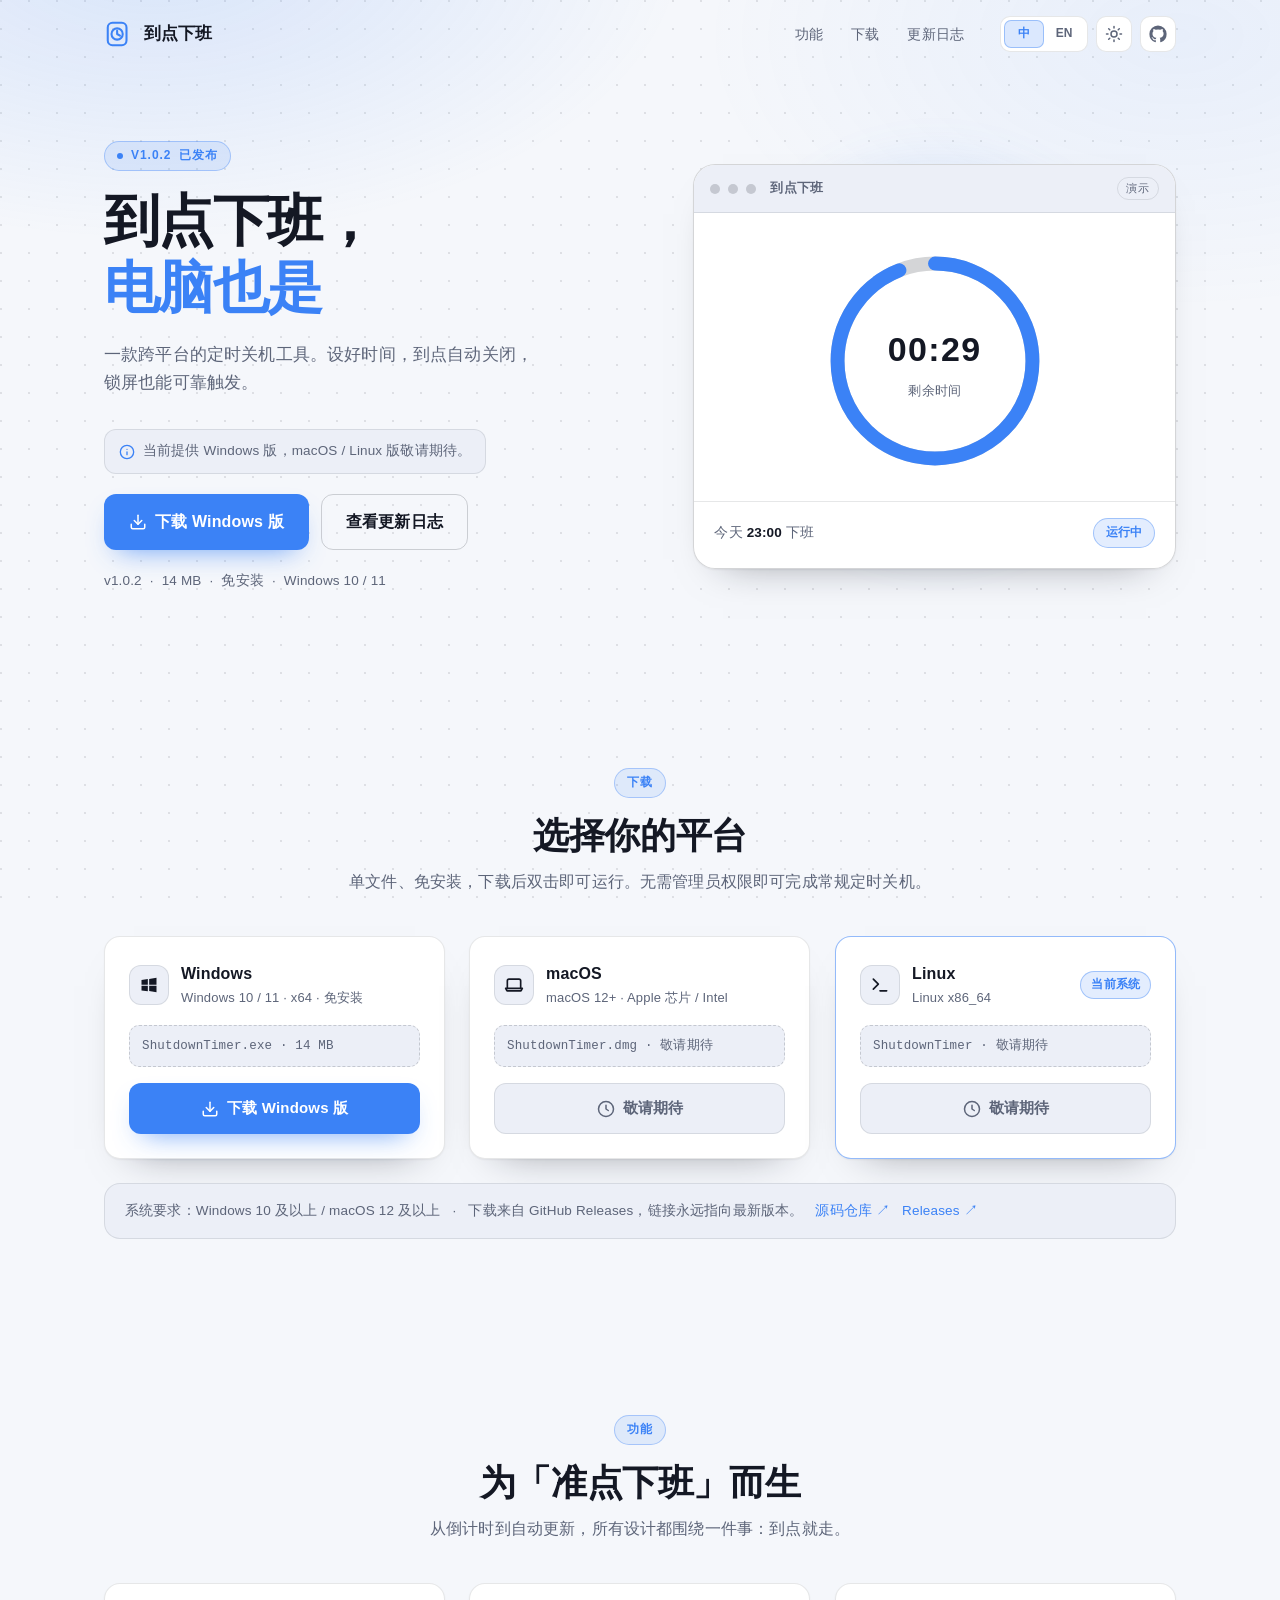
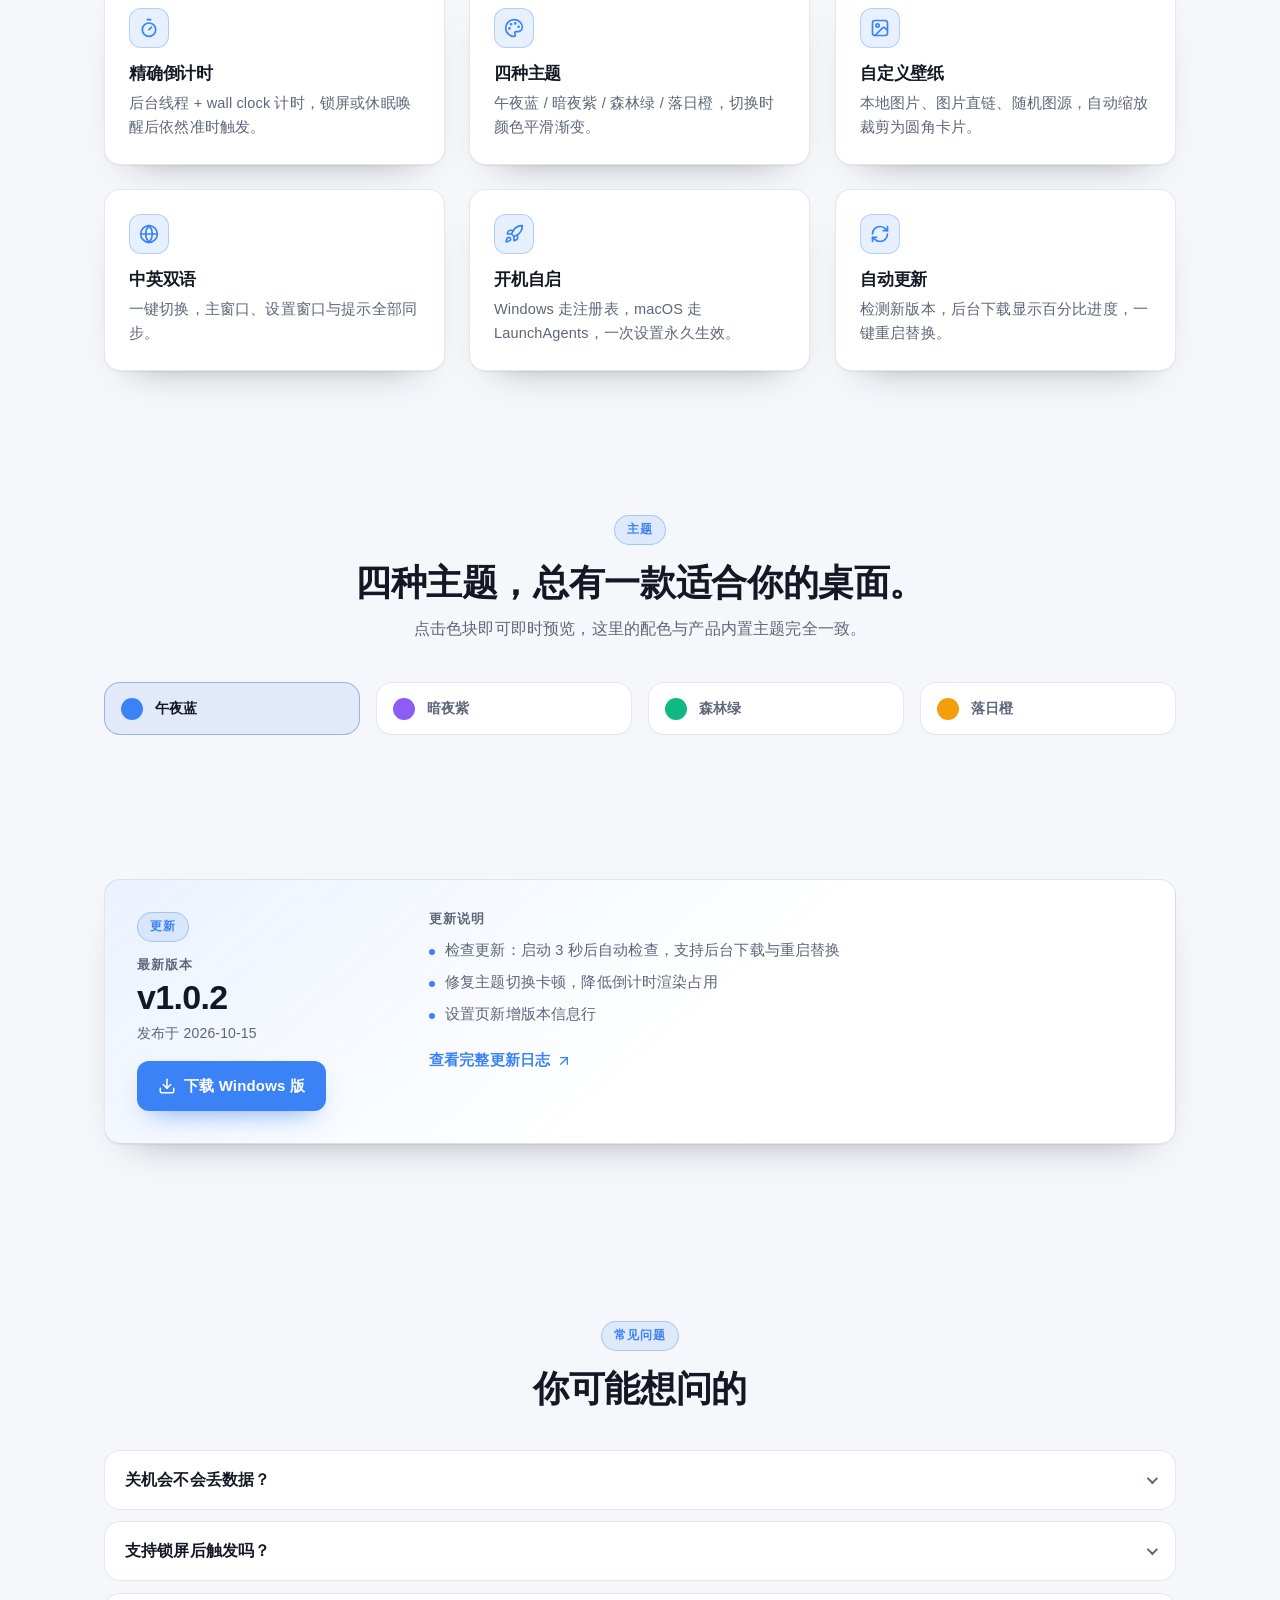
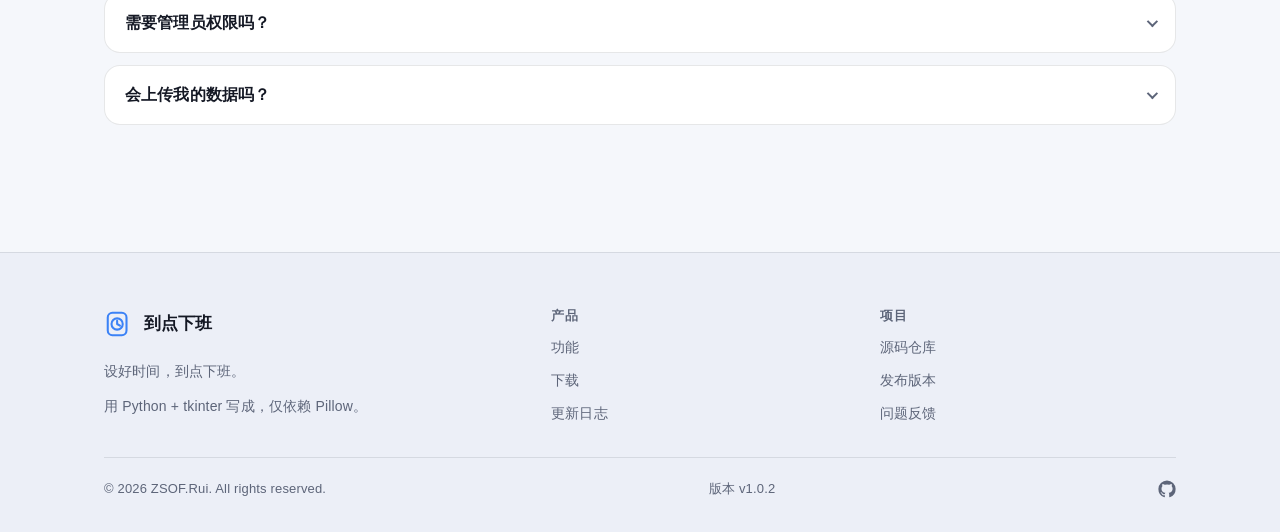
==== commit 5085baf9: "Fix some link Fix some URL link and version information" ====
--- a/index.html
+++ b/index.html
@@ -4,17 +4,10 @@
   <meta charset="utf-8">
   <meta name="viewport" content="width=device-width, initial-scale=1">
 
-  <!--
-    到点下班 / ShutdownTimer 官网
-    零依赖静态站：没有构建步骤，没有 CDN，除了读取同目录的 version.json 之外不发任何请求。
-    部署前只需把本文件（以及全站）里的 YOUR_GITHUB_USERNAME 替换成你的 GitHub 用户名，
-    详见 README.md。
-  -->
-
   <title data-i18n="meta.title">到点下班 · 跨平台定时关机工具</title>
   <meta name="description" content="到点下班（ShutdownTimer）是一款跨平台的定时关机工具。设定时间后到点自动关闭计算机，锁屏与休眠唤醒后依然准时触发。免安装、不收集任何数据。" data-i18n-content="meta.description">
   <meta name="author" content="ZSOF.Rui">
-  <link rel="canonical" href="https://YOUR_GITHUB_USERNAME.github.io/ShutdownTimer/">
+  <link rel="canonical" href="https://ZSOF-Rui.github.io/ShutdownTimer/">
   <meta name="theme-color" content="#0b0d12" media="(prefers-color-scheme: dark)">
   <meta name="theme-color" content="#f5f7fb" media="(prefers-color-scheme: light)">
 
@@ -27,13 +20,13 @@
   <meta property="og:site_name" content="到点下班">
   <meta property="og:title" content="到点下班 · 跨平台定时关机工具">
   <meta property="og:description" content="设好时间，到点自动关闭计算机。锁屏也能可靠触发，免安装，不收集任何数据。">
-  <meta property="og:url" content="https://YOUR_GITHUB_USERNAME.github.io/ShutdownTimer/">
+  <meta property="og:url" content="https://ZSOF-Rui.github.io/ShutdownTimer/">
   <meta property="og:locale" content="zh_CN">
   <meta name="twitter:card" content="summary_large_image">
   <meta name="twitter:title" content="到点下班 · 跨平台定时关机工具">
   <meta name="twitter:description" content="设好时间，到点自动关闭计算机。锁屏也能可靠触发。">
   <!-- 想要更漂亮的分享图：做一张 1200×630 的 PNG 放到 assets/og-image.png，再取消下一行注释 -->
-  <!-- <meta property="og:image" content="https://YOUR_GITHUB_USERNAME.github.io/ShutdownTimer/assets/og-image.png"> -->
+  <!-- <meta property="og:image" content="https://ZSOF-Rui.github.io/ShutdownTimer/assets/og-image.png"> -->
 
   <!-- 结构化数据（SEO） -->
   <script type="application/ld+json">
@@ -44,7 +37,7 @@
     "alternateName": "ShutdownTimer",
     "applicationCategory": "UtilitiesApplication",
     "operatingSystem": "Windows 10, Windows 11",
-    "downloadUrl": "https://github.com/YOUR_GITHUB_USERNAME/ShutdownTimer/releases/latest",
+    "downloadUrl": "https://github.com/ZSOF-Rui/ShutdownTimer/releases/latest",
     "offers": { "@type": "Offer", "price": "0", "priceCurrency": "CNY" },
     "author": { "@type": "Person", "name": "ZSOF.Rui" },
     "description": "跨平台桌面定时关机工具：设定时间后到点自动关闭计算机，锁屏与休眠唤醒后依然准时触发。"
@@ -115,7 +108,7 @@
           </svg>
         </button>
 
-        <a class="icon-btn" href="https://github.com/YOUR_GITHUB_USERNAME/ShutdownTimer" target="_blank" rel="noopener" aria-label="在 GitHub 上查看源码" data-i18n-aria="nav.github">
+        <a class="icon-btn" href="https://github.com/ZSOF-Rui/ShutdownTimer" target="_blank" rel="noopener" aria-label="在 GitHub 上查看源码" data-i18n-aria="nav.github">
           <svg viewBox="0 0 24 24" fill="currentColor" aria-hidden="true">
             <path d="M12 .5A11.5 11.5 0 0 0 .5 12a11.5 11.5 0 0 0 7.86 10.92c.58.1.79-.25.79-.55v-2.1c-3.2.7-3.88-1.4-3.88-1.4-.53-1.34-1.29-1.7-1.29-1.7-1.05-.72.08-.7.08-.7 1.16.08 1.77 1.2 1.77 1.2 1.03 1.77 2.7 1.26 3.36.96.1-.75.4-1.26.73-1.55-2.55-.29-5.24-1.28-5.24-5.7 0-1.26.45-2.29 1.19-3.1-.12-.29-.52-1.46.11-3.05 0 0 .97-.31 3.18 1.18a11 11 0 0 1 5.8 0c2.2-1.5 3.17-1.18 3.17-1.18.63 1.59.23 2.76.12 3.05.74.81 1.18 1.84 1.18 3.1 0 4.43-2.69 5.4-5.25 5.69.41.36.78 1.06.78 2.14v3.17c0 .3.2.66.8.55A11.5 11.5 0 0 0 23.5 12 11.5 11.5 0 0 0 12 .5Z"/>
           </svg>
@@ -133,7 +126,7 @@
       <div class="hero__copy">
         <span class="eyebrow anim" style="--delay:0ms">
           <span class="dot" aria-hidden="true"></span>
-          <span data-version>v1.0.1</span>
+          <span data-version>v1.0.2</span>
           <span data-i18n="hero.badge">已发布</span>
         </span>
 
@@ -159,7 +152,7 @@
         </div>
 
         <div class="hero__meta anim" style="--delay:320ms">
-          <span data-version>v1.0.1</span>
+          <span data-version>v1.0.2</span>
           <span aria-hidden="true">·</span>
           <span data-version-size>14 MB</span>
           <span aria-hidden="true">·</span>
@@ -225,7 +218,7 @@
             <span class="pill" data-current-badge hidden data-i18n="download.current">当前系统</span>
           </div>
 
-          <div class="dl-card__file">ShutdownTimer.exe · <span data-version-size>38 MB</span></div>
+          <div class="dl-card__file">ShutdownTimer.exe · <span data-version-size>14 MB</span></div>
 
           <div class="dl-card__actions">
             <a class="btn btn--primary btn--block" href="./ShutdownTimer.exe">
@@ -428,7 +421,7 @@
           <span class="eyebrow" data-i18n="release.eyebrow">更新</span>
           <h2 class="release__version" id="release-title">
             <span class="release__label" data-i18n="release.title">最新版本</span>
-            <span data-release-version>v1.0.1</span>
+            <span data-release-version>v1.0.2</span>
           </h2>
           <div class="release__date">
             <span data-i18n="release.published">发布于</span>
@@ -520,17 +513,17 @@
       <div>
         <h3 class="h-label" data-i18n="footer.project">项目</h3>
         <div class="footer__links">
-          <a href="https://github.com/YOUR_GITHUB_USERNAME/ShutdownTimer" target="_blank" rel="noopener" data-i18n="footer.source">源码仓库</a>
-          <a href="https://github.com/YOUR_GITHUB_USERNAME/ShutdownTimer/releases" target="_blank" rel="noopener" data-i18n="footer.releases">发布版本</a>
-          <a href="https://github.com/YOUR_GITHUB_USERNAME/ShutdownTimer/issues" target="_blank" rel="noopener" data-i18n="footer.issues">问题反馈</a>
+          <a href="https://github.com/ZSOF-Rui/ShutdownTimer" target="_blank" rel="noopener" data-i18n="footer.source">源码仓库</a>
+          <a href="https://github.com/ZSOF-Rui/ShutdownTimer/releases" target="_blank" rel="noopener" data-i18n="footer.releases">发布版本</a>
+          <a href="https://github.com/ZSOF-Rui/ShutdownTimer/issues" target="_blank" rel="noopener" data-i18n="footer.issues">问题反馈</a>
         </div>
       </div>
     </div>
 
     <div class="footer__bottom">
       <span>© 2026 ZSOF.Rui. All rights reserved.</span>
-      <span><span data-i18n="footer.version">版本</span> <span data-version>v1.1.0</span></span>
-      <a class="footer__social" href="https://github.com/YOUR_GITHUB_USERNAME/ShutdownTimer" target="_blank" rel="noopener" aria-label="GitHub" data-i18n-aria="nav.github">
+      <span><span data-i18n="footer.version">版本</span> <span data-version>v1.0.2</span></span>
+      <a class="footer__social" href="https://github.com/ZSOF-Rui/ShutdownTimer" target="_blank" rel="noopener" aria-label="GitHub" data-i18n-aria="nav.github">
         <svg viewBox="0 0 24 24" fill="currentColor" aria-hidden="true">
           <path d="M12 .5A11.5 11.5 0 0 0 .5 12a11.5 11.5 0 0 0 7.86 10.92c.58.1.79-.25.79-.55v-2.1c-3.2.7-3.88-1.4-3.88-1.4-.53-1.34-1.29-1.7-1.29-1.7-1.05-.72.08-.7.08-.7 1.16.08 1.77 1.2 1.77 1.2 1.03 1.77 2.7 1.26 3.36.96.1-.75.4-1.26.73-1.55-2.55-.29-5.24-1.28-5.24-5.7 0-1.26.45-2.29 1.19-3.1-.12-.29-.52-1.46.11-3.05 0 0 .97-.31 3.18 1.18a11 11 0 0 1 5.8 0c2.2-1.5 3.17-1.18 3.17-1.18.63 1.59.23 2.76.12 3.05.74.81 1.18 1.84 1.18 3.1 0 4.43-2.69 5.4-5.25 5.69.41.36.78 1.06.78 2.14v3.17c0 .3.2.66.8.55A11.5 11.5 0 0 0 23.5 12 11.5 11.5 0 0 0 12 .5Z"/>
         </svg>
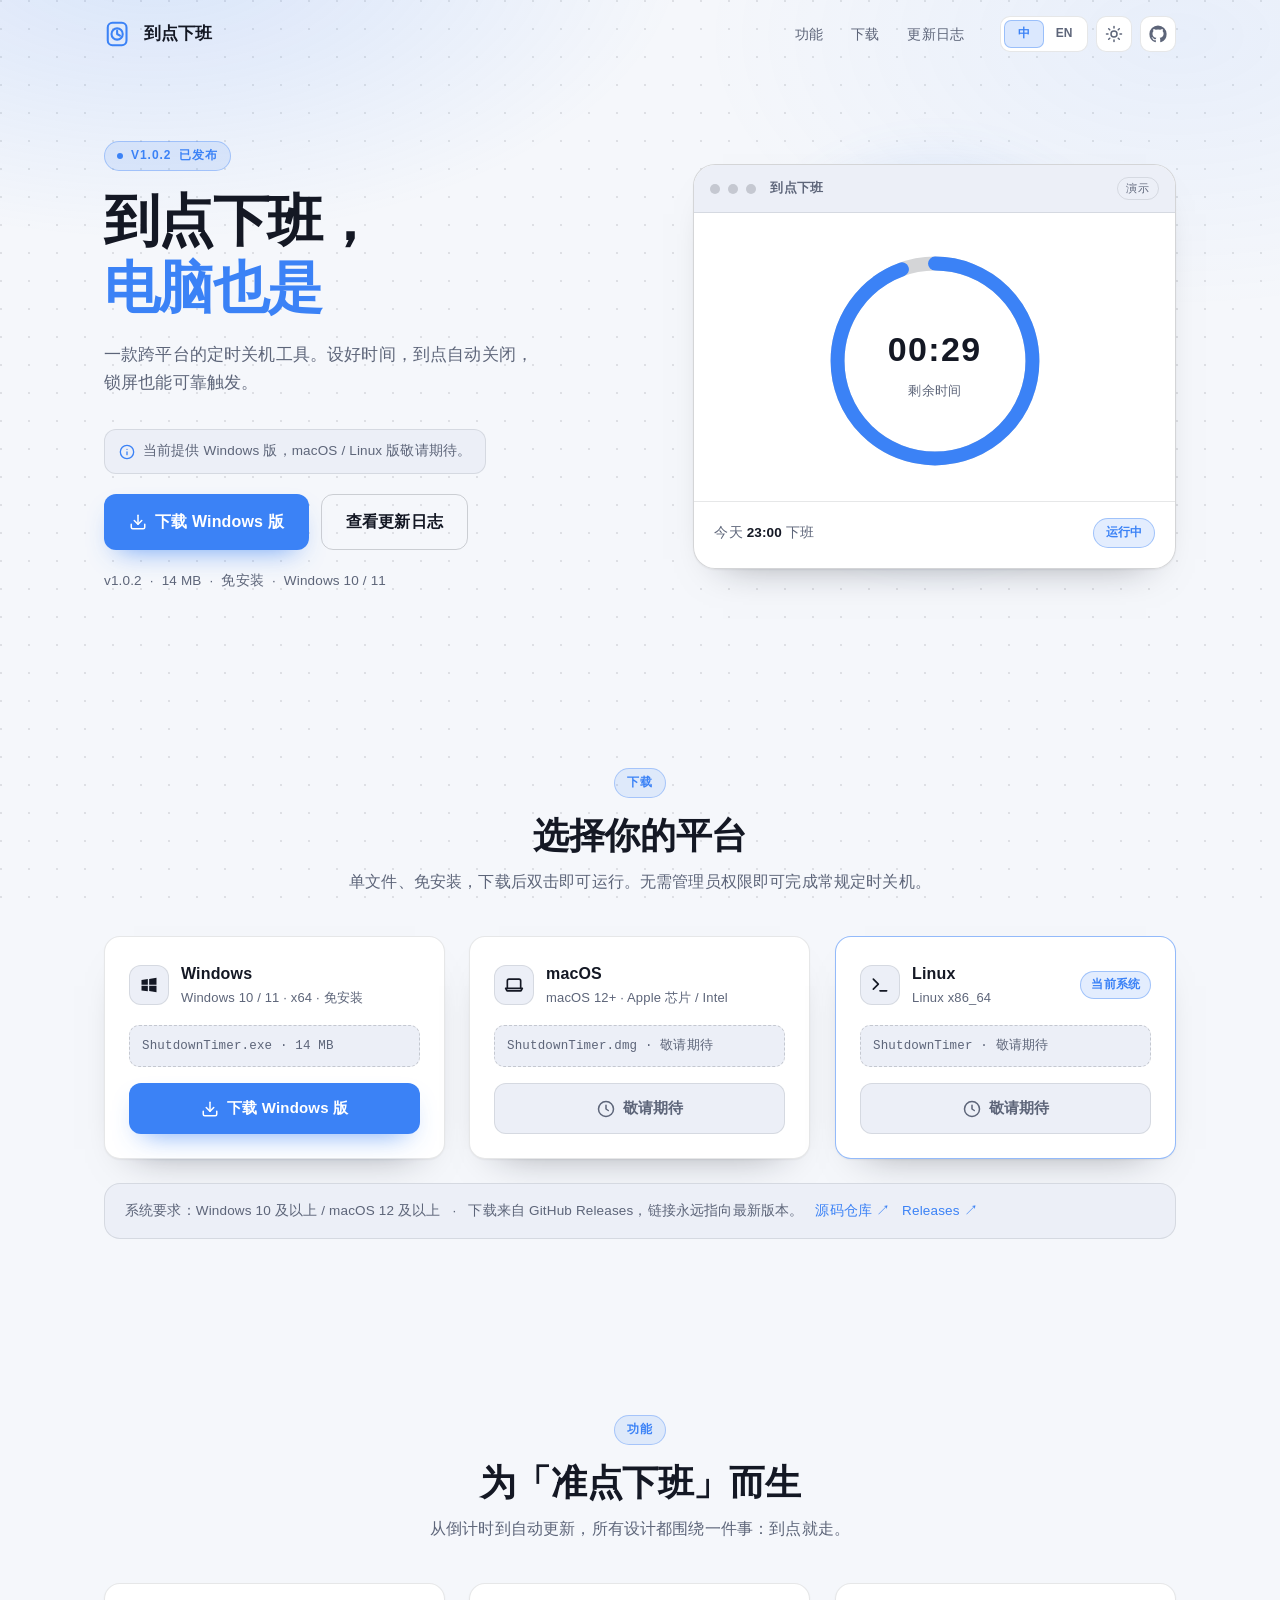
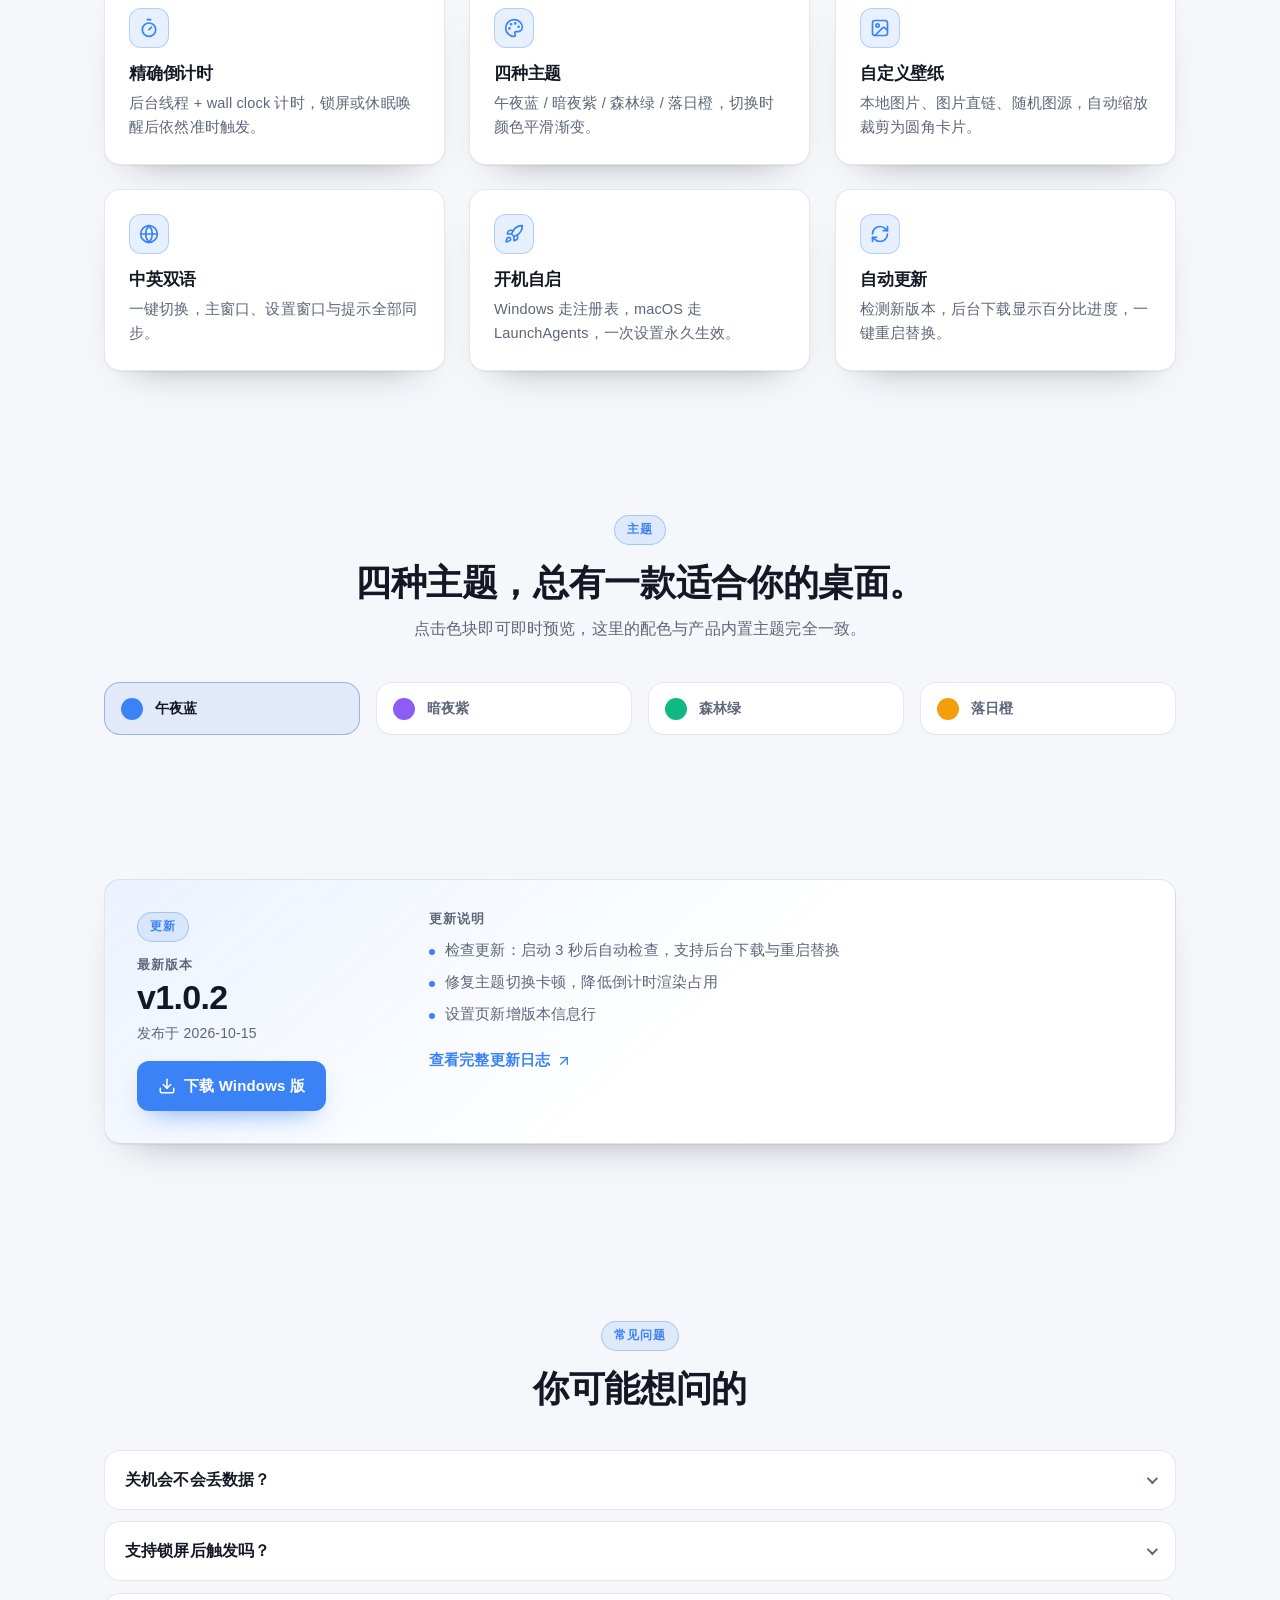
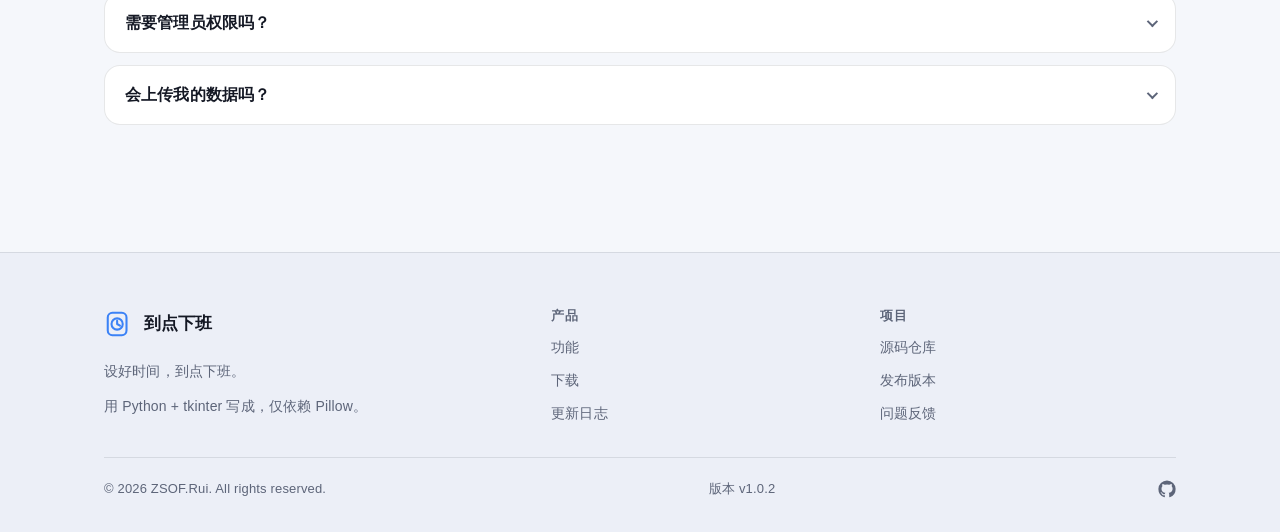
==== commit 16a32f9d: "Update index.html" ====
--- a/index.html
+++ b/index.html
@@ -427,7 +427,7 @@
             <span data-i18n="release.published">发布于</span>
             <span data-release-date>2026-10-15</span>
           </div>
-          <a class="btn btn--primary" href="https://github.com/YOUR_GITHUB_USERNAME/ShutdownTimer/releases/latest/download/ShutdownTimer.exe">
+          <a class="btn btn--primary" href="https://github.com/ZSOF-Rui/ShutdownTimer/releases/latest/download/ShutdownTimer.exe">
             <svg class="btn__icon" viewBox="0 0 24 24" fill="none" stroke="currentColor" stroke-width="2" stroke-linecap="round" stroke-linejoin="round" aria-hidden="true">
               <path d="M21 15v4a2 2 0 0 1-2 2H5a2 2 0 0 1-2-2v-4"/><path d="M7 10l5 5 5-5"/><path d="M12 15V3"/>
             </svg>
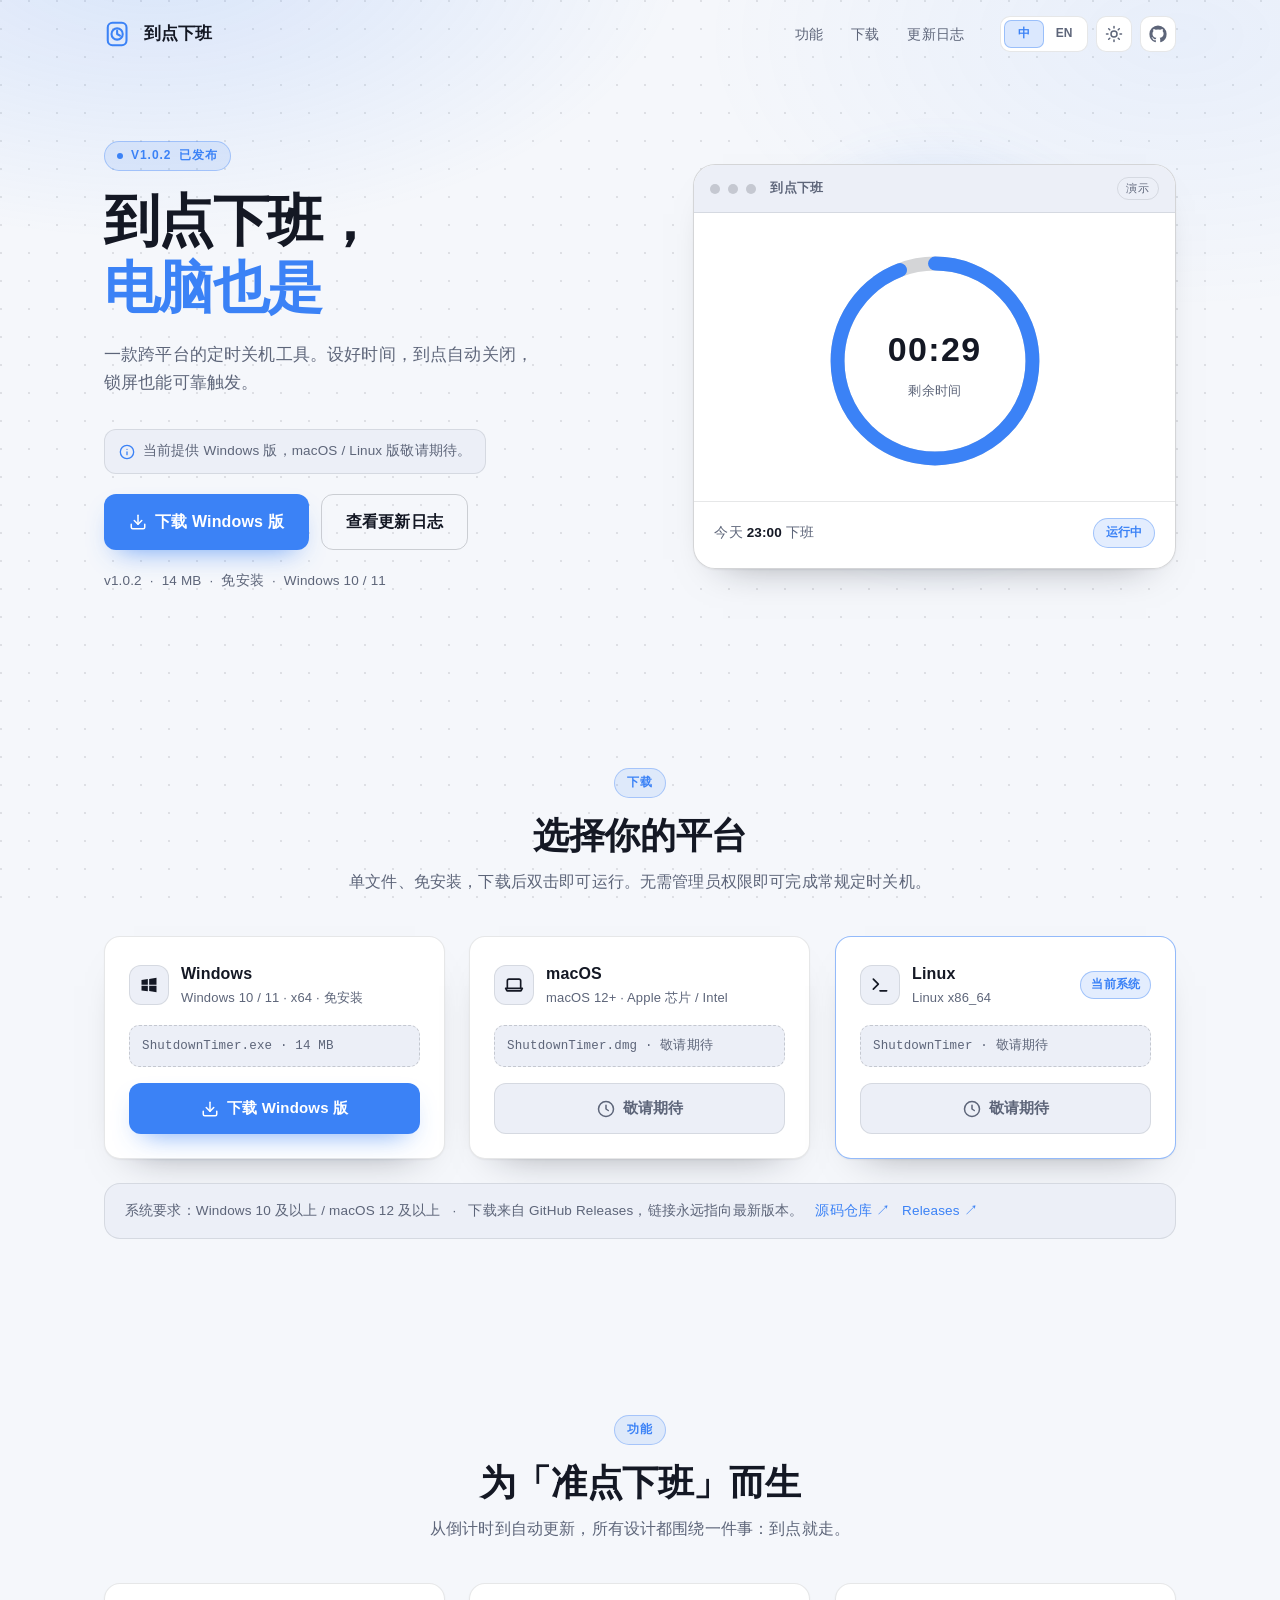
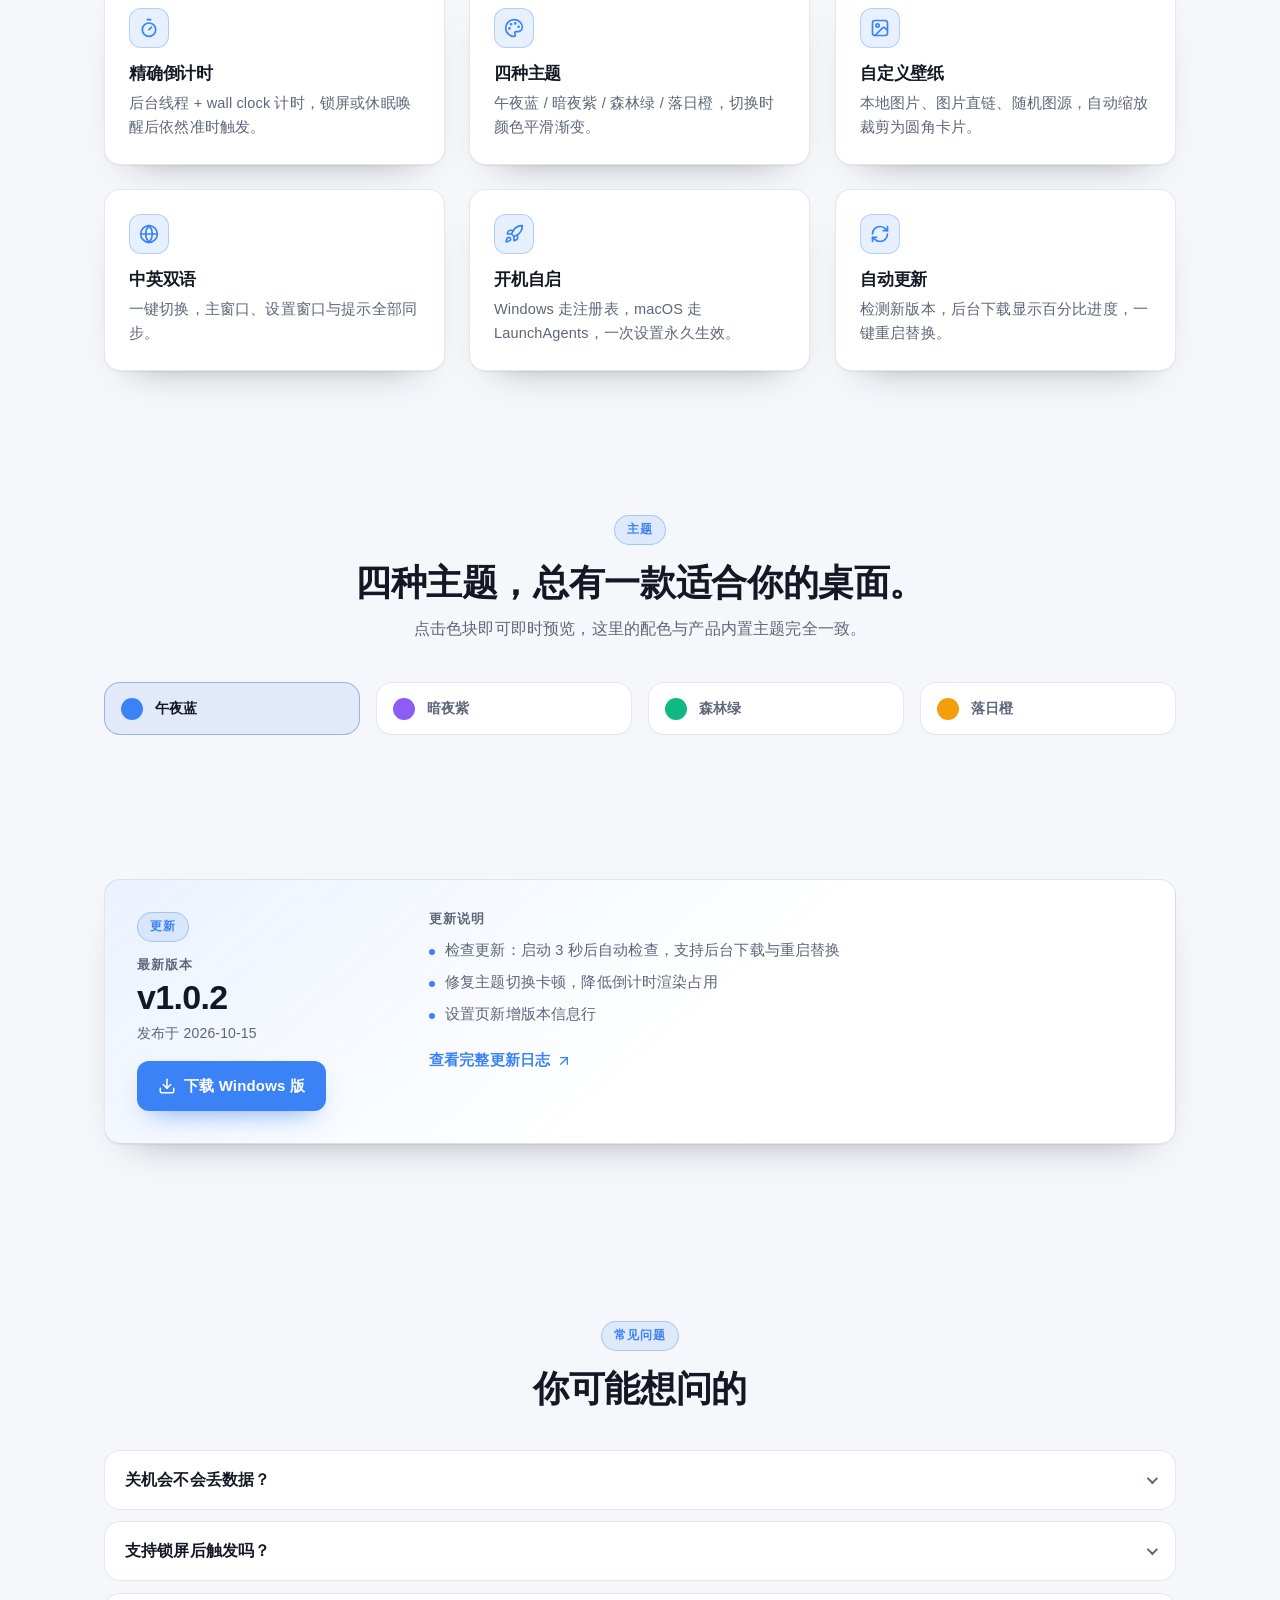
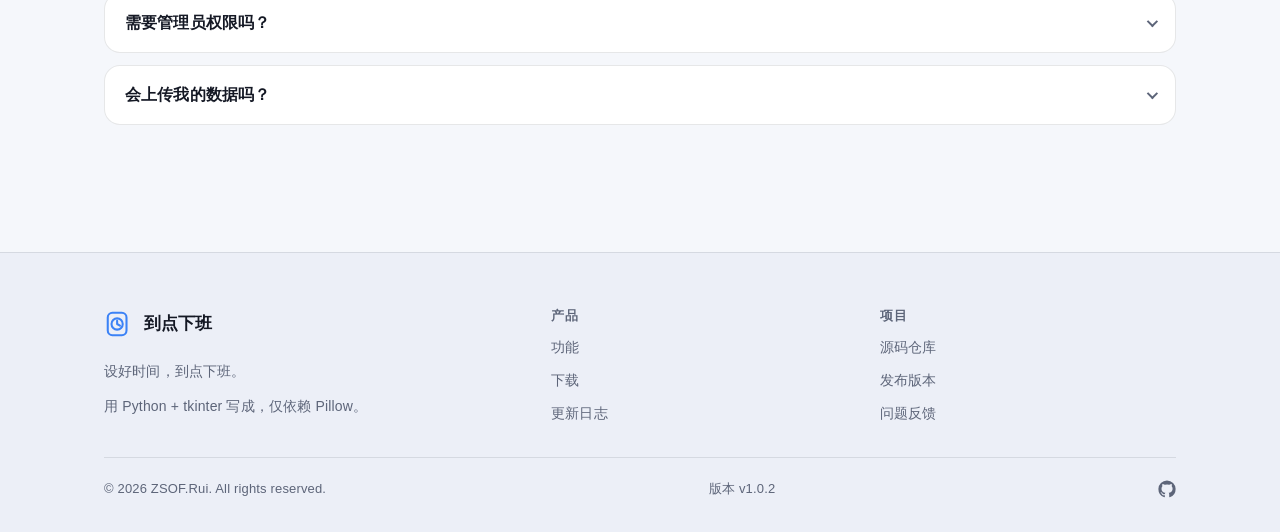
==== commit e25f1568: "Update v1.0.3 and website Update v1.0.3 and website" ====
--- a/index.html
+++ b/index.html
@@ -126,7 +126,7 @@
       <div class="hero__copy">
         <span class="eyebrow anim" style="--delay:0ms">
           <span class="dot" aria-hidden="true"></span>
-          <span data-version>v1.0.2</span>
+          <span data-version>v1.0.3</span>
           <span data-i18n="hero.badge">已发布</span>
         </span>
 
@@ -152,7 +152,7 @@
         </div>
 
         <div class="hero__meta anim" style="--delay:320ms">
-          <span data-version>v1.0.2</span>
+          <span data-version>v1.0.3</span>
           <span aria-hidden="true">·</span>
           <span data-version-size>14 MB</span>
           <span aria-hidden="true">·</span>
@@ -421,7 +421,7 @@
           <span class="eyebrow" data-i18n="release.eyebrow">更新</span>
           <h2 class="release__version" id="release-title">
             <span class="release__label" data-i18n="release.title">最新版本</span>
-            <span data-release-version>v1.0.2</span>
+            <span data-release-version>v1.0.3</span>
           </h2>
           <div class="release__date">
             <span data-i18n="release.published">发布于</span>
@@ -522,7 +522,7 @@
 
     <div class="footer__bottom">
       <span>© 2026 ZSOF.Rui. All rights reserved.</span>
-      <span><span data-i18n="footer.version">版本</span> <span data-version>v1.0.2</span></span>
+      <span><span data-i18n="footer.version">版本</span> <span data-version>v1.0.3</span></span>
       <a class="footer__social" href="https://github.com/ZSOF-Rui/ShutdownTimer" target="_blank" rel="noopener" aria-label="GitHub" data-i18n-aria="nav.github">
         <svg viewBox="0 0 24 24" fill="currentColor" aria-hidden="true">
           <path d="M12 .5A11.5 11.5 0 0 0 .5 12a11.5 11.5 0 0 0 7.86 10.92c.58.1.79-.25.79-.55v-2.1c-3.2.7-3.88-1.4-3.88-1.4-.53-1.34-1.29-1.7-1.29-1.7-1.05-.72.08-.7.08-.7 1.16.08 1.77 1.2 1.77 1.2 1.03 1.77 2.7 1.26 3.36.96.1-.75.4-1.26.73-1.55-2.55-.29-5.24-1.28-5.24-5.7 0-1.26.45-2.29 1.19-3.1-.12-.29-.52-1.46.11-3.05 0 0 .97-.31 3.18 1.18a11 11 0 0 1 5.8 0c2.2-1.5 3.17-1.18 3.17-1.18.63 1.59.23 2.76.12 3.05.74.81 1.18 1.84 1.18 3.1 0 4.43-2.69 5.4-5.25 5.69.41.36.78 1.06.78 2.14v3.17c0 .3.2.66.8.55A11.5 11.5 0 0 0 23.5 12 11.5 11.5 0 0 0 12 .5Z"/>
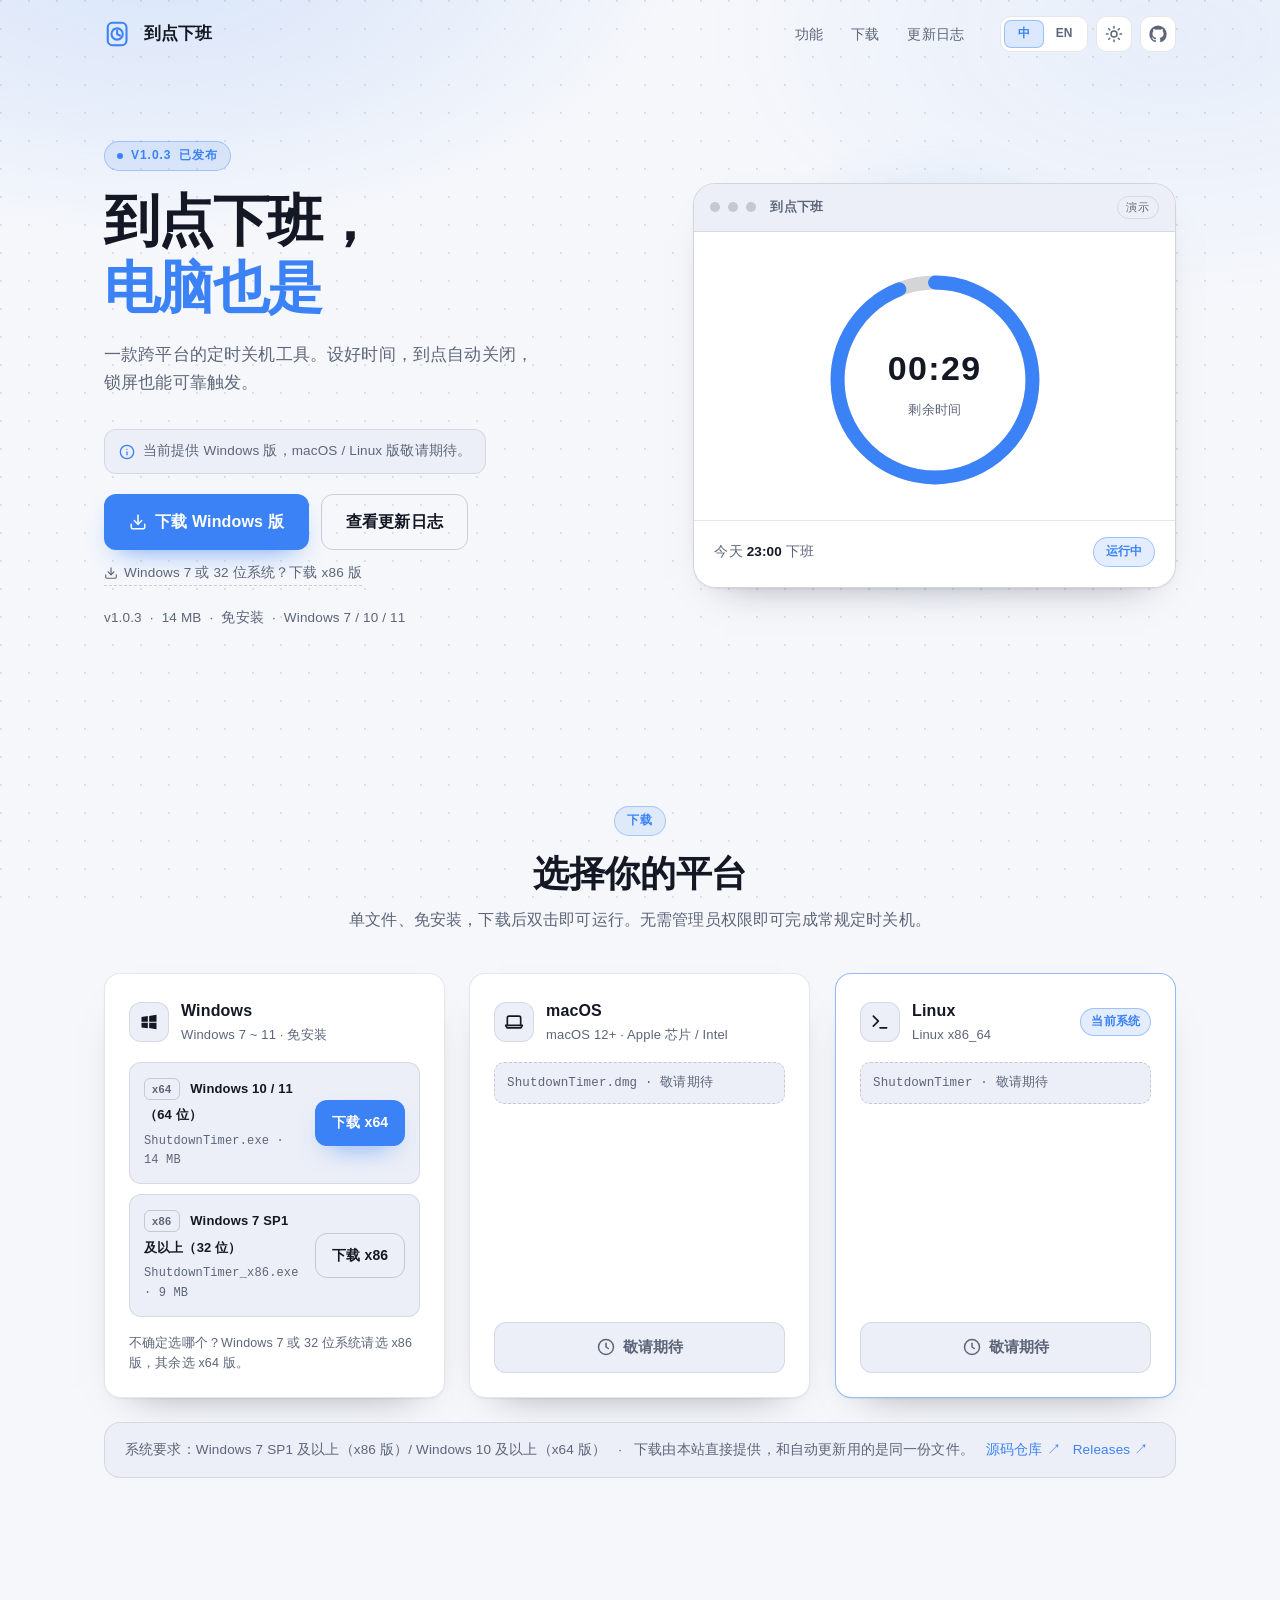
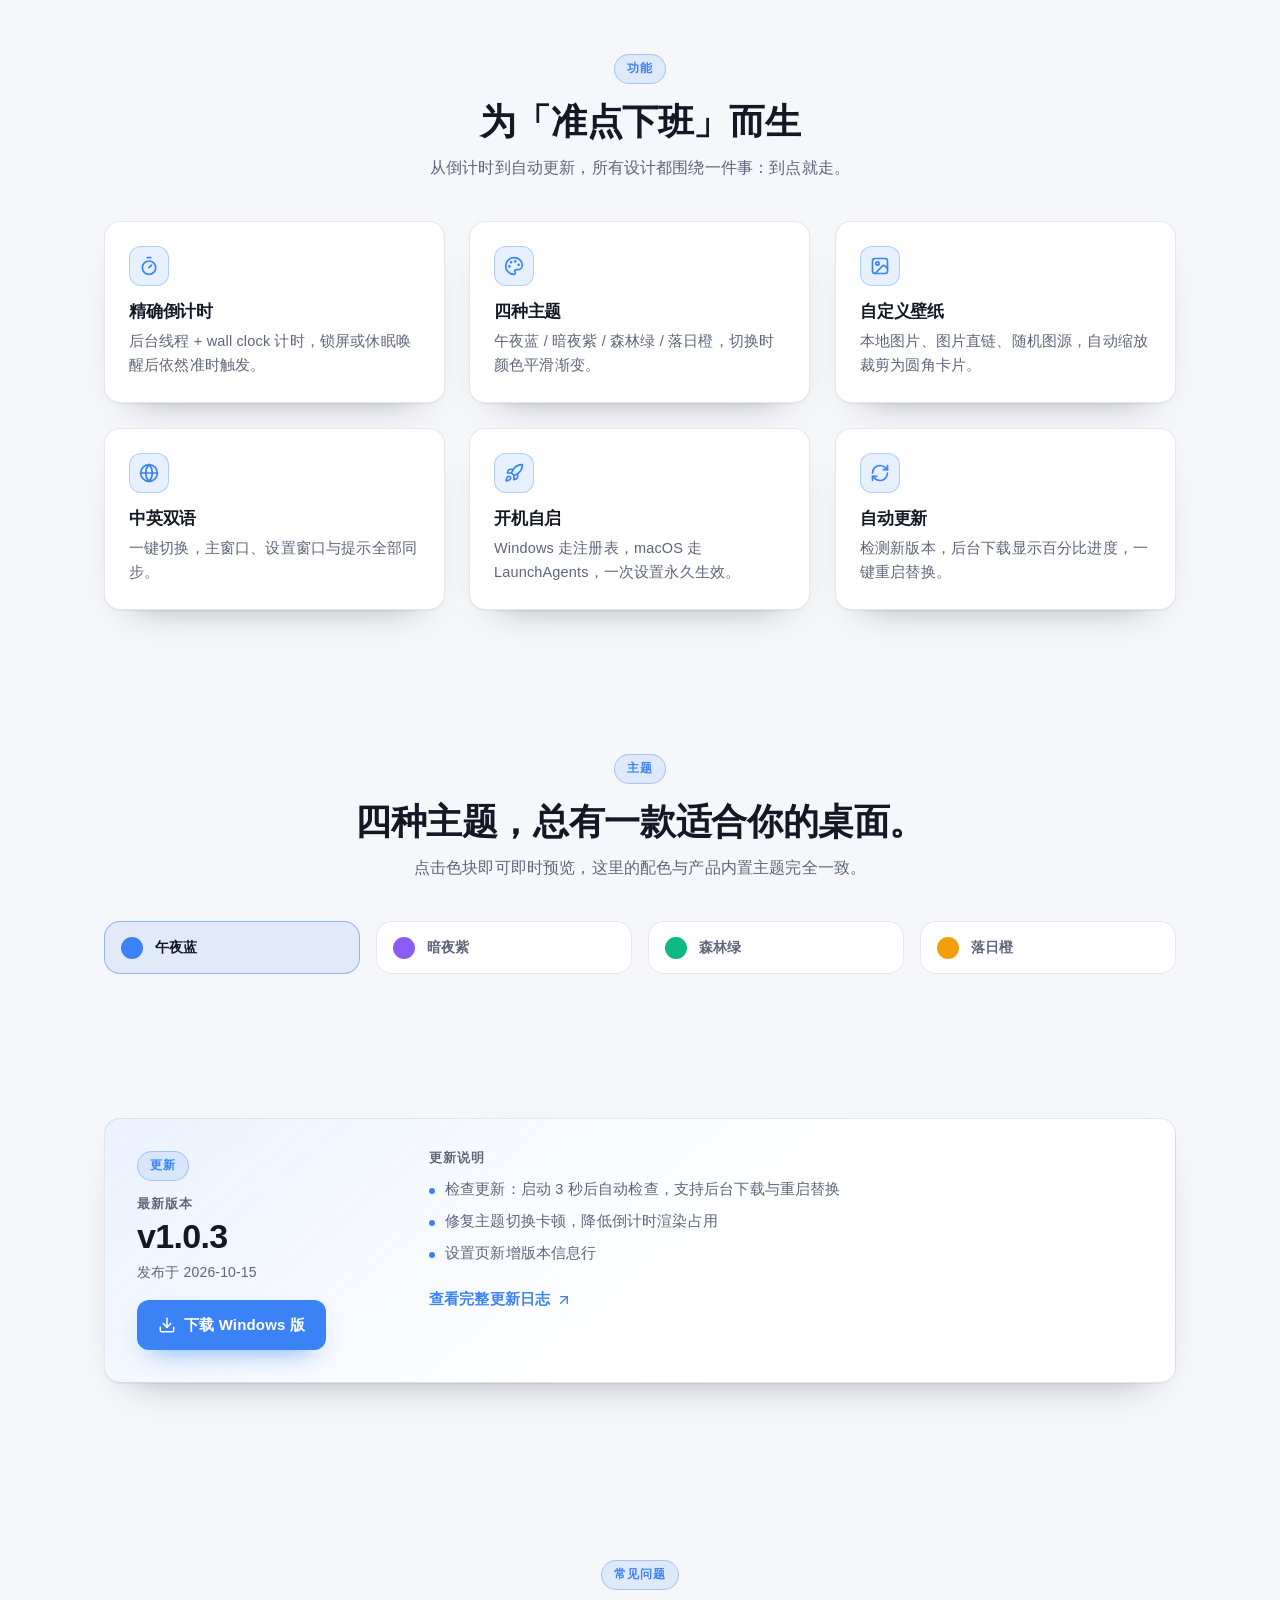
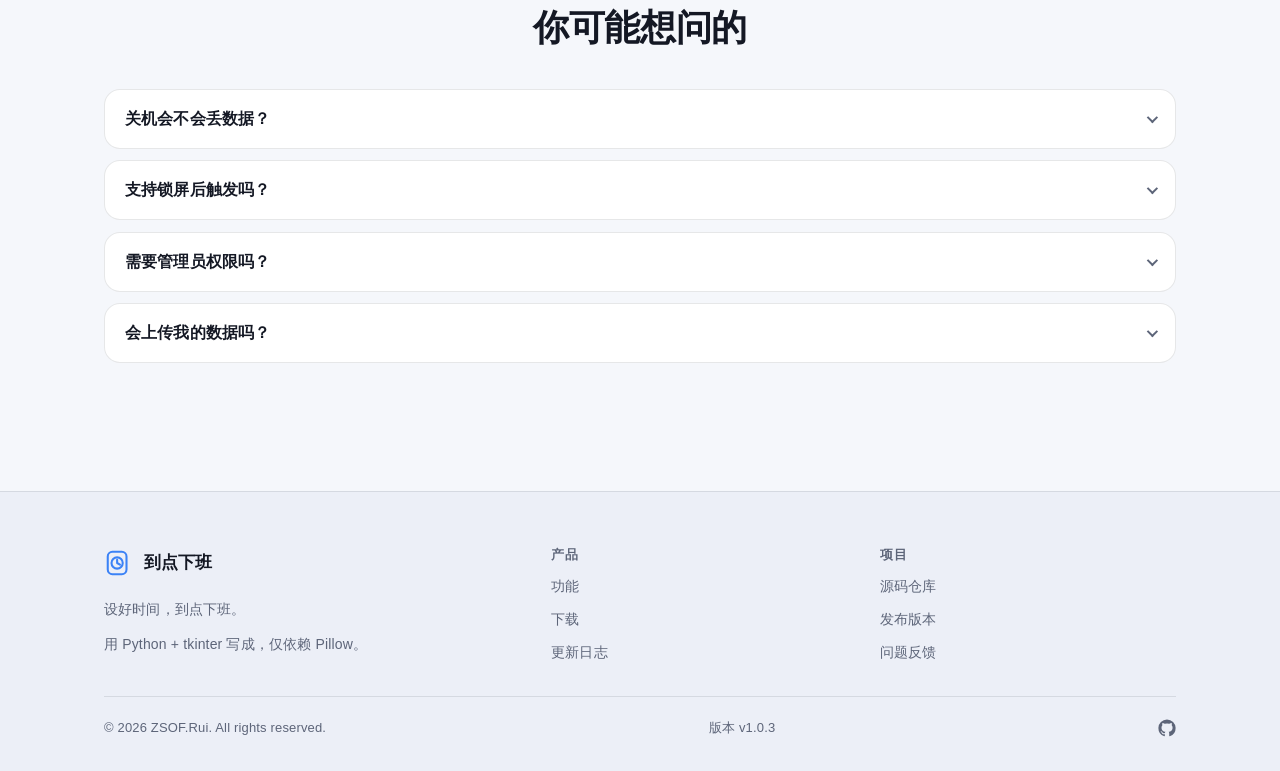
==== commit c353f721: "Update Website and APP Update Website and APP" ====
--- a/index.html
+++ b/index.html
@@ -7,7 +7,7 @@
   <title data-i18n="meta.title">到点下班 · 跨平台定时关机工具</title>
   <meta name="description" content="到点下班（ShutdownTimer）是一款跨平台的定时关机工具。设定时间后到点自动关闭计算机，锁屏与休眠唤醒后依然准时触发。免安装、不收集任何数据。" data-i18n-content="meta.description">
   <meta name="author" content="ZSOF.Rui">
-  <link rel="canonical" href="https://ZSOF-Rui.github.io/ShutdownTimer/">
+  <link rel="canonical" href="https://shutdown.828696.xyz/">
   <meta name="theme-color" content="#0b0d12" media="(prefers-color-scheme: dark)">
   <meta name="theme-color" content="#f5f7fb" media="(prefers-color-scheme: light)">
 
@@ -20,7 +20,7 @@
   <meta property="og:site_name" content="到点下班">
   <meta property="og:title" content="到点下班 · 跨平台定时关机工具">
   <meta property="og:description" content="设好时间，到点自动关闭计算机。锁屏也能可靠触发，免安装，不收集任何数据。">
-  <meta property="og:url" content="https://ZSOF-Rui.github.io/ShutdownTimer/">
+  <meta property="og:url" content="https://shutdown.828696.xyz/">
   <meta property="og:locale" content="zh_CN">
   <meta name="twitter:card" content="summary_large_image">
   <meta name="twitter:title" content="到点下班 · 跨平台定时关机工具">
@@ -151,14 +151,25 @@
           <a class="btn btn--ghost btn--lg" href="changelog/" data-i18n="hero.cta.changelog">查看更新日志</a>
         </div>
 
+        <!-- 主按钮下面这行小链接：脚本会把「另一个架构」的地址填进来 -->
+        <p class="hero__alt anim" style="--delay:280ms">
+          <a class="hero__alt-link" href="./ShutdownTimer_x86.exe" data-alt-download>
+            <svg viewBox="0 0 24 24" fill="none" stroke="currentColor" stroke-width="2" stroke-linecap="round" stroke-linejoin="round" aria-hidden="true">
+              <path d="M21 15v4a2 2 0 0 1-2 2H5a2 2 0 0 1-2-2v-4"/><path d="M7 10l5 5 5-5"/><path d="M12 15V3"/>
+            </svg>
+            <span data-i18n="hero.alt.x86">Windows 7 或 32 位系统？下载 x86 版</span>
+          </a>
+        </p>
+
         <div class="hero__meta anim" style="--delay:320ms">
           <span data-version>v1.0.3</span>
           <span aria-hidden="true">·</span>
-          <span data-version-size>14 MB</span>
+          <span data-hero-size="x64" data-version-size>14 MB</span>
+          <span data-hero-size="x86" hidden>9 MB</span>
           <span aria-hidden="true">·</span>
           <span data-i18n="hero.meta.portable">免安装</span>
           <span aria-hidden="true">·</span>
-          <span data-i18n="hero.meta.os">Windows 10 / 11</span>
+          <span data-i18n="hero.meta.os">Windows 7 / 10 / 11</span>
         </div>
       </div>
 
@@ -203,7 +214,7 @@
       </div>
 
       <div class="grid grid--3" data-stagger>
-        <!-- Windows -->
+        <!-- Windows：x64 与 x86（Win7 / 32 位）两个版本 -->
         <article class="dl-card reveal" data-os="windows">
           <div class="dl-card__top">
             <span class="dl-card__icon" aria-hidden="true">
@@ -213,21 +224,36 @@
             </span>
             <div>
               <div class="dl-card__name">Windows</div>
-              <div class="dl-card__meta" data-i18n="download.win.meta">Windows 10 / 11 · x64 · 免安装</div>
+              <div class="dl-card__meta" data-i18n="download.win.meta">Windows 7 ~ 11 · 免安装</div>
             </div>
             <span class="pill" data-current-badge hidden data-i18n="download.current">当前系统</span>
           </div>
 
-          <div class="dl-card__file">ShutdownTimer.exe · <span data-version-size>14 MB</span></div>
-
-          <div class="dl-card__actions">
-            <a class="btn btn--primary btn--block" href="./ShutdownTimer.exe">
-              <svg class="btn__icon" viewBox="0 0 24 24" fill="none" stroke="currentColor" stroke-width="2" stroke-linecap="round" stroke-linejoin="round" aria-hidden="true">
-                <path d="M21 15v4a2 2 0 0 1-2 2H5a2 2 0 0 1-2-2v-4"/><path d="M7 10l5 5 5-5"/><path d="M12 15V3"/>
-              </svg>
-              <span data-i18n="download.win.btn">下载 Windows 版</span>
-            </a>
-          </div>
+          <div class="dl-builds">
+            <div class="dl-build" data-build="x64">
+              <div class="dl-build__info">
+                <span class="dl-build__arch">x64</span>
+                <span class="dl-build__os" data-i18n="download.x64.os">Windows 10 / 11（64 位）</span>
+                <div class="dl-build__file">ShutdownTimer.exe · 14 MB</div>
+              </div>
+              <a class="btn btn--primary" href="./ShutdownTimer.exe" data-dl="x64">
+                <span data-i18n="download.x64.btn">下载 x64</span>
+              </a>
+            </div>
+
+            <div class="dl-build" data-build="x86">
+              <div class="dl-build__info">
+                <span class="dl-build__arch">x86</span>
+                <span class="dl-build__os" data-i18n="download.x86.os">Windows 7 SP1 及以上（32 位）</span>
+                <div class="dl-build__file">ShutdownTimer_x86.exe · 9 MB</div>
+              </div>
+              <a class="btn btn--ghost" href="./ShutdownTimer_x86.exe" data-dl="x86">
+                <span data-i18n="download.x86.btn">下载 x86</span>
+              </a>
+            </div>
+          </div>
+
+          <p class="dl-build__hint" data-i18n="download.arch.hint">不确定选哪个？Windows 7 或 32 位系统请选 x86 版，其余选 x64 版。</p>
         </article>
 
         <!-- macOS -->
@@ -287,11 +313,11 @@
       </div>
 
       <div class="dl-note reveal">
-        <span data-i18n="download.note.req">系统要求：Windows 10 及以上 / macOS 12 及以上</span>
+        <span data-i18n="download.note.req">系统要求：Windows 7 SP1 及以上（x86 版）/ Windows 10 及以上（x64 版）</span>
         <span aria-hidden="true">·</span>
-        <span data-i18n="download.note.tip">下载来自 GitHub Releases，链接永远指向最新版本。</span>
+        <span data-i18n="download.note.tip">下载由本站直接提供，和自动更新用的是同一份文件。</span>
         <a href="https://github.com/ZSOF-Rui/ShutdownTimer" target="_blank" rel="noopener"><span data-i18n="footer.source">源码仓库</span> ↗</a>
-        <a href="https://github.com/ZSOF-Rui/ShutdownTimerShutdownTimer/releases" target="_blank" rel="noopener">Releases ↗</a>
+        <a href="https://github.com/ZSOF-Rui/ShutdownTimer/releases" target="_blank" rel="noopener">Releases ↗</a>
       </div>
     </div>
   </section>
--- a/assets/css/style.css
+++ b/assets/css/style.css
@@ -479,6 +479,29 @@
   margin-bottom: 20px;
 }
 
+/* 主按钮下面的「换个架构」小链接 */
+.hero__alt {
+  margin: -8px 0 20px;
+  font-size: 13.5px;
+}
+
+.hero__alt-link {
+  display: inline-flex;
+  align-items: center;
+  gap: 6px;
+  padding-bottom: 1px;
+  border-bottom: 1px dashed var(--border-strong);
+  color: var(--muted);
+  transition: color var(--dur), border-color var(--dur);
+}
+
+.hero__alt-link:hover {
+  color: var(--accent);
+  border-bottom-color: rgba(var(--accent-rgb), 0.55);
+}
+
+.hero__alt-link svg { width: 14px; height: 14px; flex: none; }
+
 .hero__meta {
   display: flex;
   flex-wrap: wrap;
@@ -754,6 +777,65 @@
 }
 
 .dl-card__actions { margin-top: auto; }
+
+/* 同一张卡片里的多个版本（x64 / x86） */
+.dl-builds { display: grid; gap: 10px; }
+
+.dl-build {
+  display: flex;
+  align-items: center;
+  gap: 12px;
+  padding: 12px 14px;
+  border: 1px solid var(--border);
+  border-radius: 12px;
+  background: var(--bg-soft);
+  transition: border-color var(--dur), background-color var(--dur);
+}
+
+.dl-build.is-current { border-color: rgba(var(--accent-rgb), 0.55); }
+
+.dl-build__info { flex: 1; min-width: 0; }
+
+.dl-build__arch {
+  display: inline-block;
+  margin-right: 6px;
+  padding: 1px 7px;
+  border: 1px solid var(--border-strong);
+  border-radius: 6px;
+  color: var(--muted);
+  font-size: 11px;
+  font-weight: 700;
+  letter-spacing: 0.04em;
+}
+
+.dl-build.is-current .dl-build__arch {
+  border-color: rgba(var(--accent-rgb), 0.45);
+  background: rgba(var(--accent-rgb), 0.14);
+  color: var(--accent);
+}
+
+.dl-build__os { font-size: 13px; font-weight: 600; }
+
+.dl-build__file {
+  margin-top: 4px;
+  color: var(--muted);
+  font-family: ui-monospace, SFMono-Regular, Menlo, Consolas, monospace;
+  font-size: 12px;
+  overflow-wrap: anywhere;
+}
+
+.dl-build .btn { flex: none; padding: 10px 16px; font-size: 14px; }
+
+.dl-build__hint {
+  color: var(--muted);
+  font-size: 12.5px;
+  line-height: 1.6;
+}
+
+@media (max-width: 520px) {
+  .dl-build { flex-direction: column; align-items: stretch; }
+  .dl-build .btn { width: 100%; }
+}
 
 .dl-note {
   display: flex;
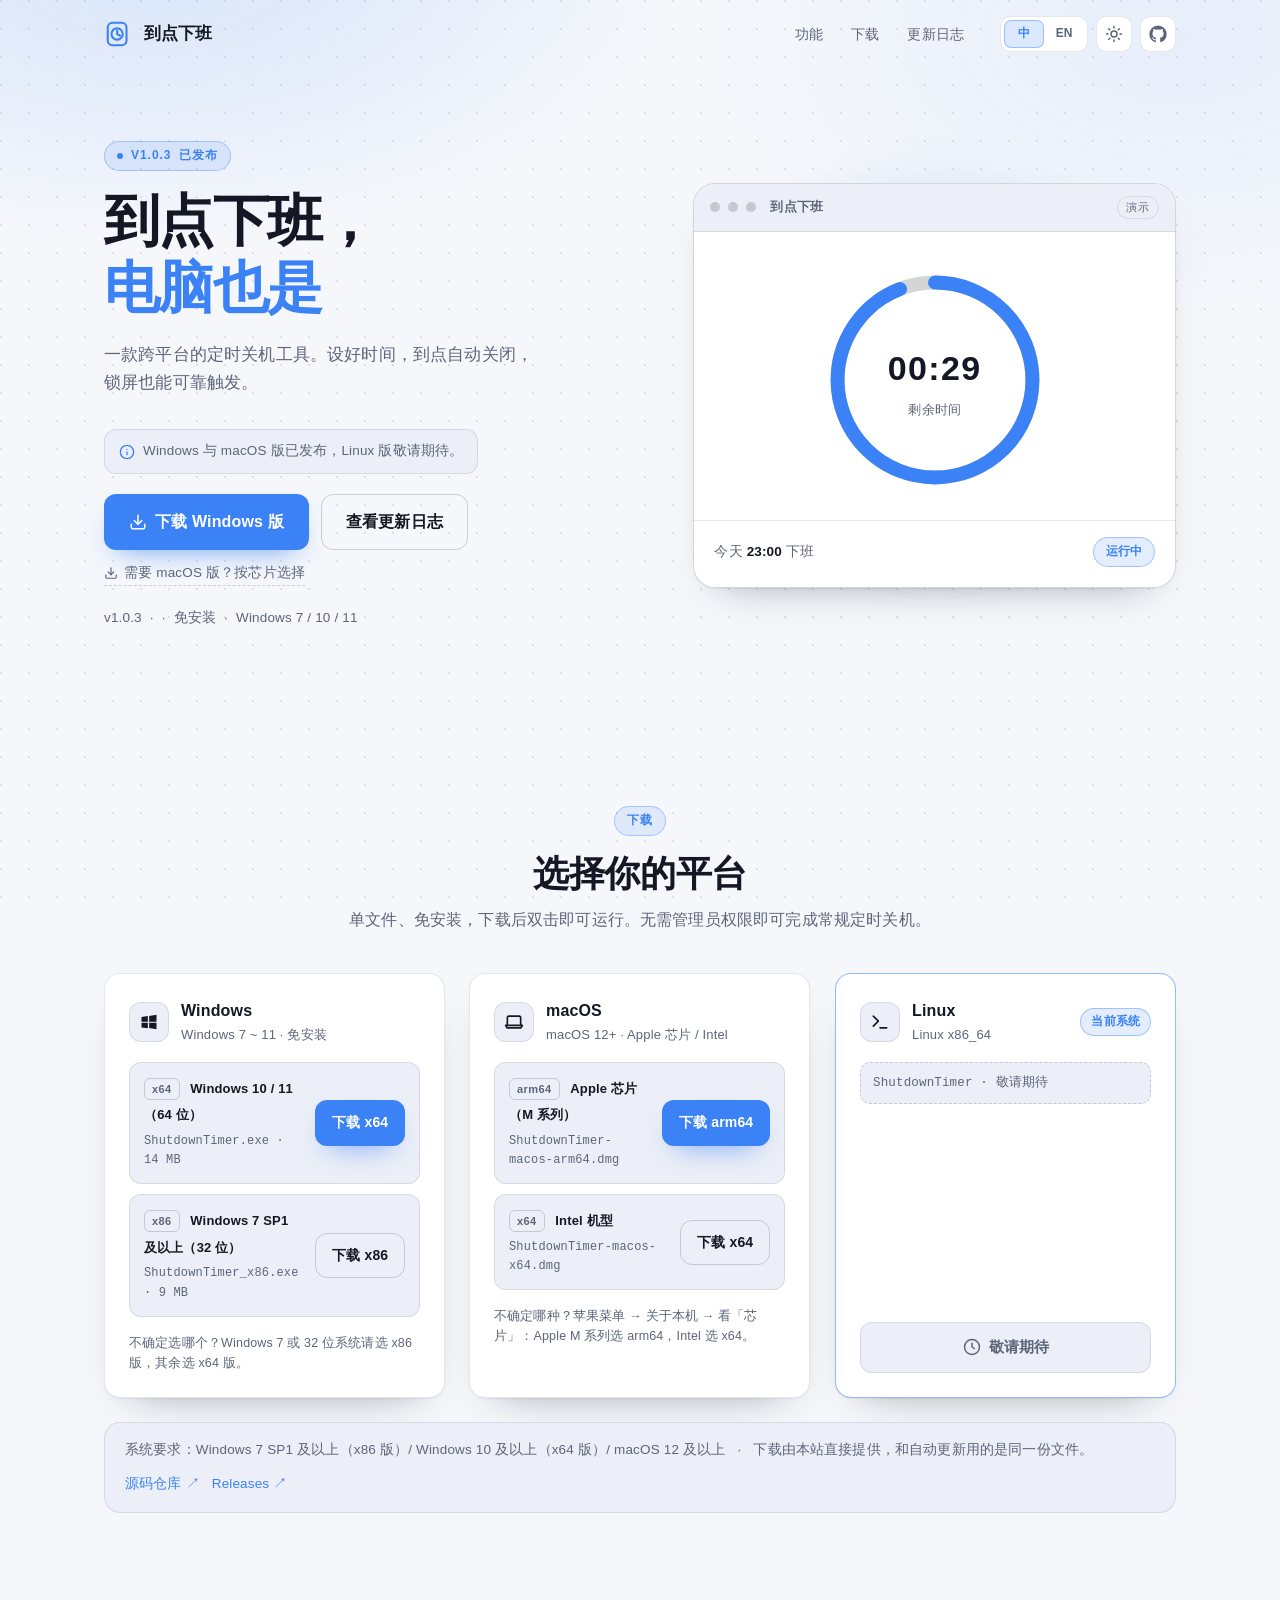
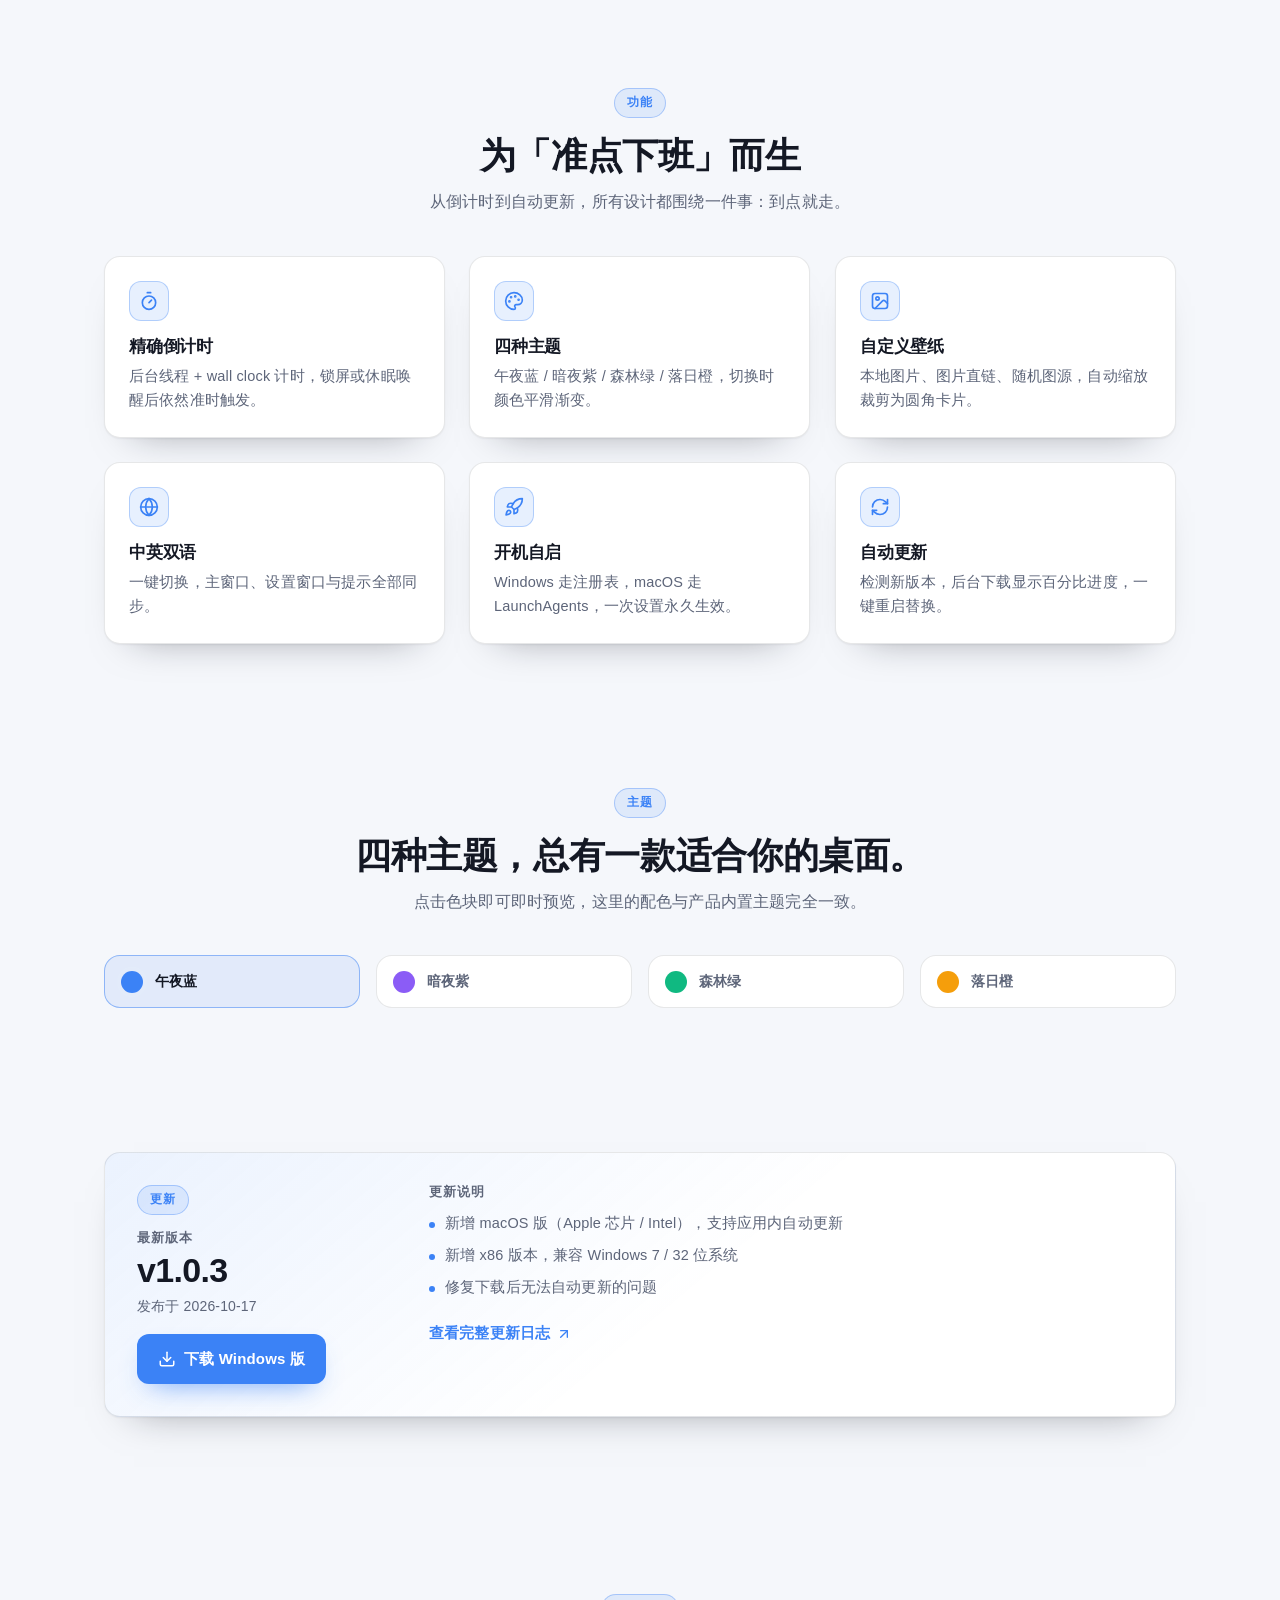
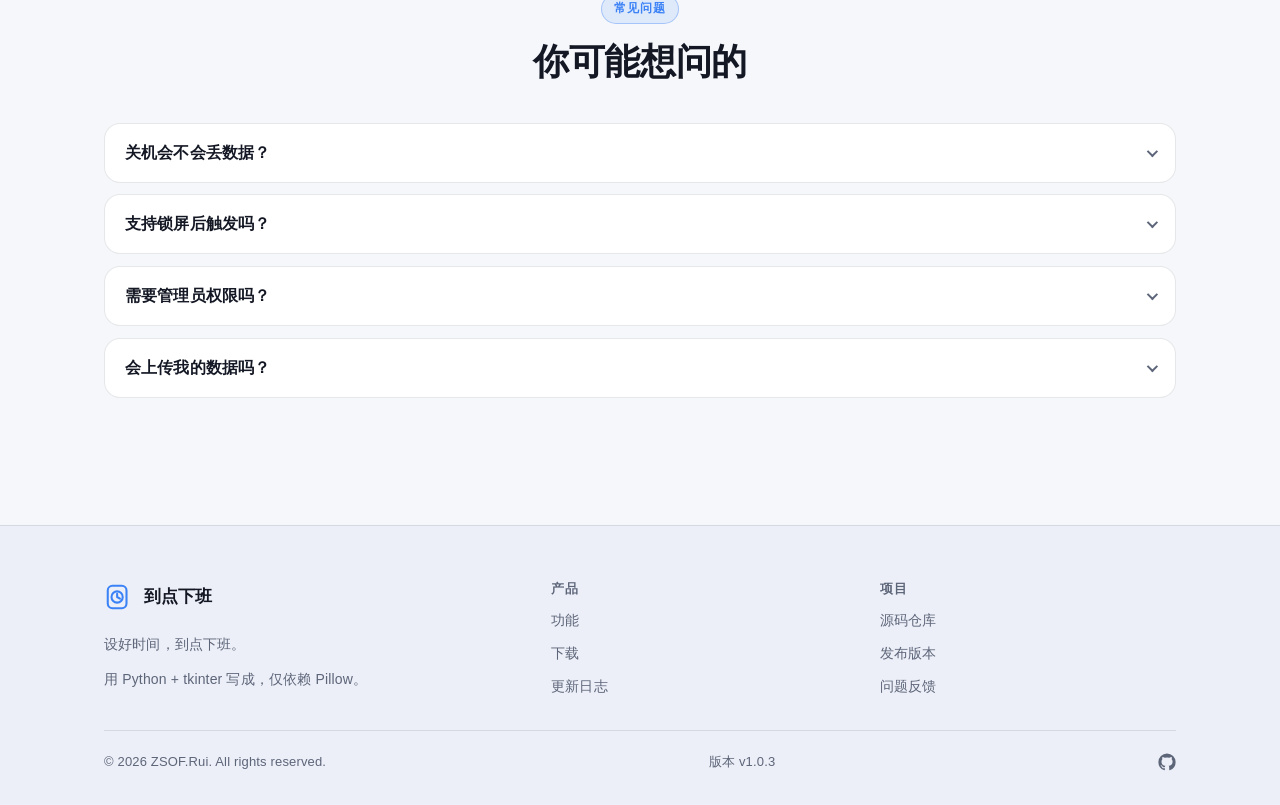
==== commit 020d4545: "Update Website support MacOS" ====
--- a/index.html
+++ b/index.html
@@ -138,7 +138,7 @@
           <svg viewBox="0 0 24 24" fill="none" stroke="currentColor" stroke-width="2" stroke-linecap="round" stroke-linejoin="round" aria-hidden="true">
             <circle cx="12" cy="12" r="10"/><path d="M12 16v-4"/><path d="M12 8h.01"/>
           </svg>
-          <span data-i18n="hero.note.platform">当前提供 Windows 版，macOS / Linux 版敬请期待。</span>
+          <span data-i18n="hero.note.platform">Windows 与 macOS 版已发布，Linux 版敬请期待。</span>
         </div>
 
         <div class="hero__cta anim" style="--delay:240ms">
@@ -256,8 +256,8 @@
           <p class="dl-build__hint" data-i18n="download.arch.hint">不确定选哪个？Windows 7 或 32 位系统请选 x86 版，其余选 x64 版。</p>
         </article>
 
-        <!-- macOS -->
-        <article class="dl-card is-soon reveal" data-os="macos">
+        <!-- macOS：Apple 芯片 / Intel 两个包 -->
+        <article class="dl-card reveal" data-os="macos">
           <div class="dl-card__top">
             <span class="dl-card__icon" aria-hidden="true">
               <svg viewBox="0 0 24 24" fill="none" stroke="currentColor" stroke-width="2" stroke-linecap="round" stroke-linejoin="round">
@@ -272,16 +272,31 @@
             <span class="pill" data-current-badge hidden data-i18n="download.current">当前系统</span>
           </div>
 
-          <div class="dl-card__file">ShutdownTimer.dmg · <span data-i18n="download.mac.btn">敬请期待</span></div>
-
-          <div class="dl-card__actions">
-            <button class="btn btn--disabled btn--block" type="button" disabled>
-              <svg class="btn__icon" viewBox="0 0 24 24" fill="none" stroke="currentColor" stroke-width="2" stroke-linecap="round" stroke-linejoin="round" aria-hidden="true">
-                <circle cx="12" cy="12" r="10"/><path d="M12 7v5l3 2"/>
-              </svg>
-              <span data-i18n="download.mac.btn">敬请期待</span>
-            </button>
-          </div>
+          <div class="dl-builds">
+            <div class="dl-build" data-mac-build="arm64">
+              <div class="dl-build__info">
+                <span class="dl-build__arch">arm64</span>
+                <span class="dl-build__os" data-i18n="download.mac.arm.os">Apple 芯片（M 系列）</span>
+                <div class="dl-build__file">ShutdownTimer-macos-arm64.dmg</div>
+              </div>
+              <a class="btn btn--primary" href="./ShutdownTimer-macos-arm64.dmg">
+                <span data-i18n="download.mac.arm.btn">下载 arm64</span>
+              </a>
+            </div>
+
+            <div class="dl-build" data-mac-build="x64">
+              <div class="dl-build__info">
+                <span class="dl-build__arch">x64</span>
+                <span class="dl-build__os" data-i18n="download.mac.x64.os">Intel 机型</span>
+                <div class="dl-build__file">ShutdownTimer-macos-x64.dmg</div>
+              </div>
+              <a class="btn btn--ghost" href="./ShutdownTimer-macos-x64.dmg">
+                <span data-i18n="download.mac.x64.btn">下载 x64</span>
+              </a>
+            </div>
+          </div>
+
+          <p class="dl-build__hint" data-i18n="download.mac.hint">不确定哪种？苹果菜单 → 关于本机 → 看「芯片」：Apple M 系列选 arm64，Intel 选 x64。</p>
         </article>
 
         <!-- Linux -->
@@ -313,7 +328,7 @@
       </div>
 
       <div class="dl-note reveal">
-        <span data-i18n="download.note.req">系统要求：Windows 7 SP1 及以上（x86 版）/ Windows 10 及以上（x64 版）</span>
+        <span data-i18n="download.note.req">系统要求：Windows 7 SP1 及以上（x86 版）/ Windows 10 及以上（x64 版）/ macOS 12 及以上</span>
         <span aria-hidden="true">·</span>
         <span data-i18n="download.note.tip">下载由本站直接提供，和自动更新用的是同一份文件。</span>
         <a href="https://github.com/ZSOF-Rui/ShutdownTimer" target="_blank" rel="noopener"><span data-i18n="footer.source">源码仓库</span> ↗</a>
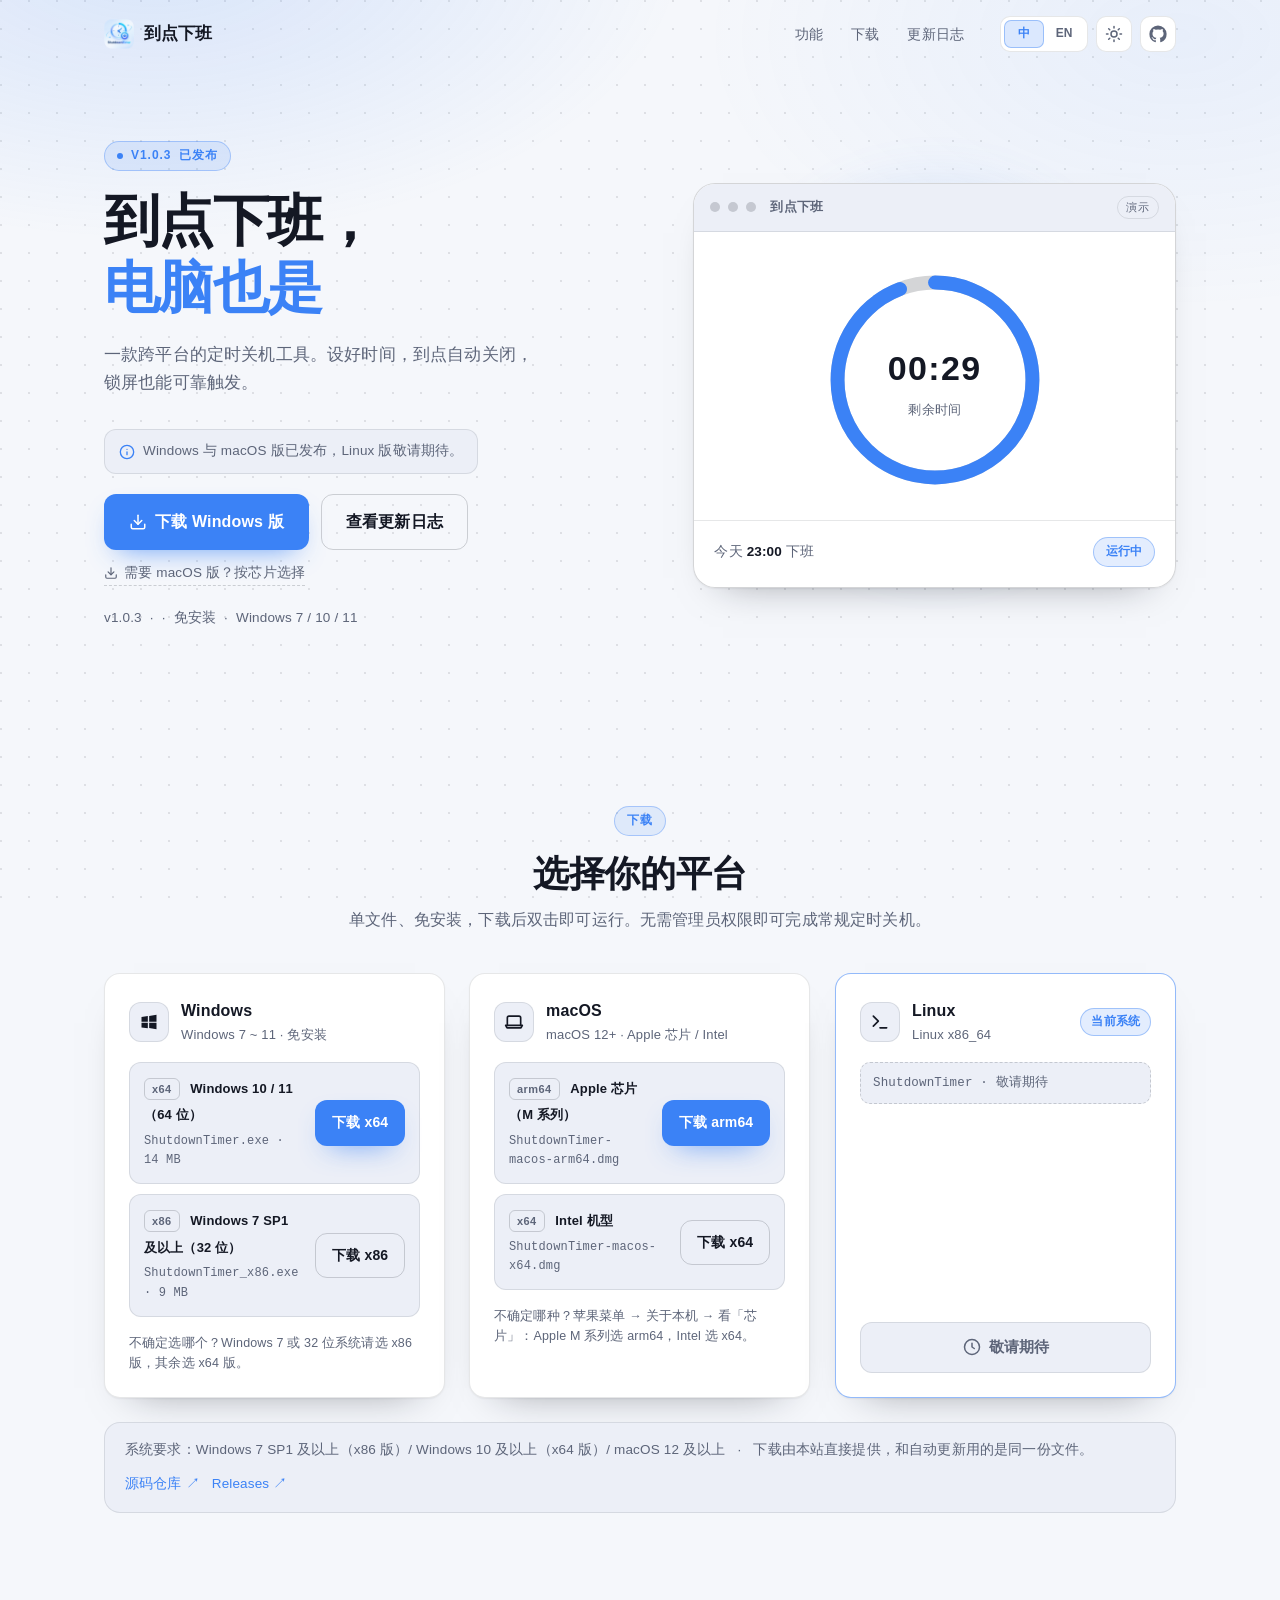
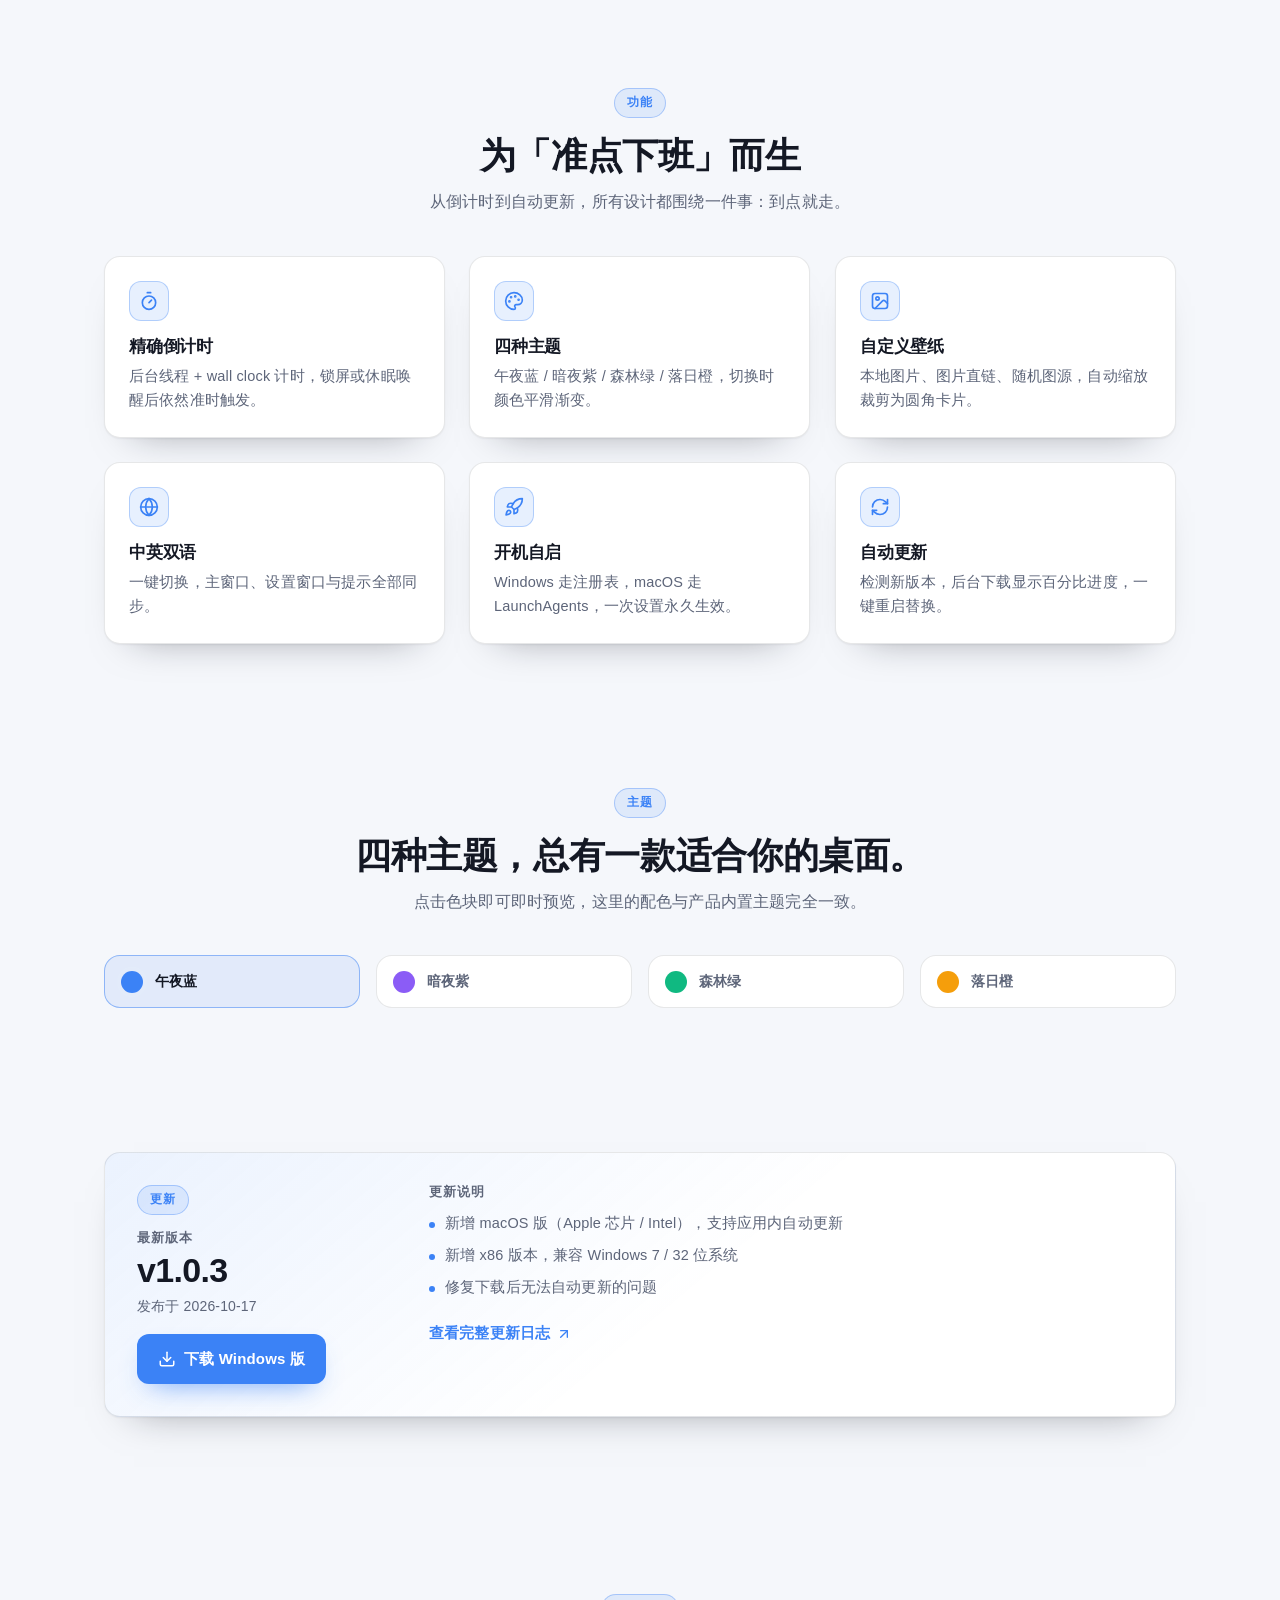
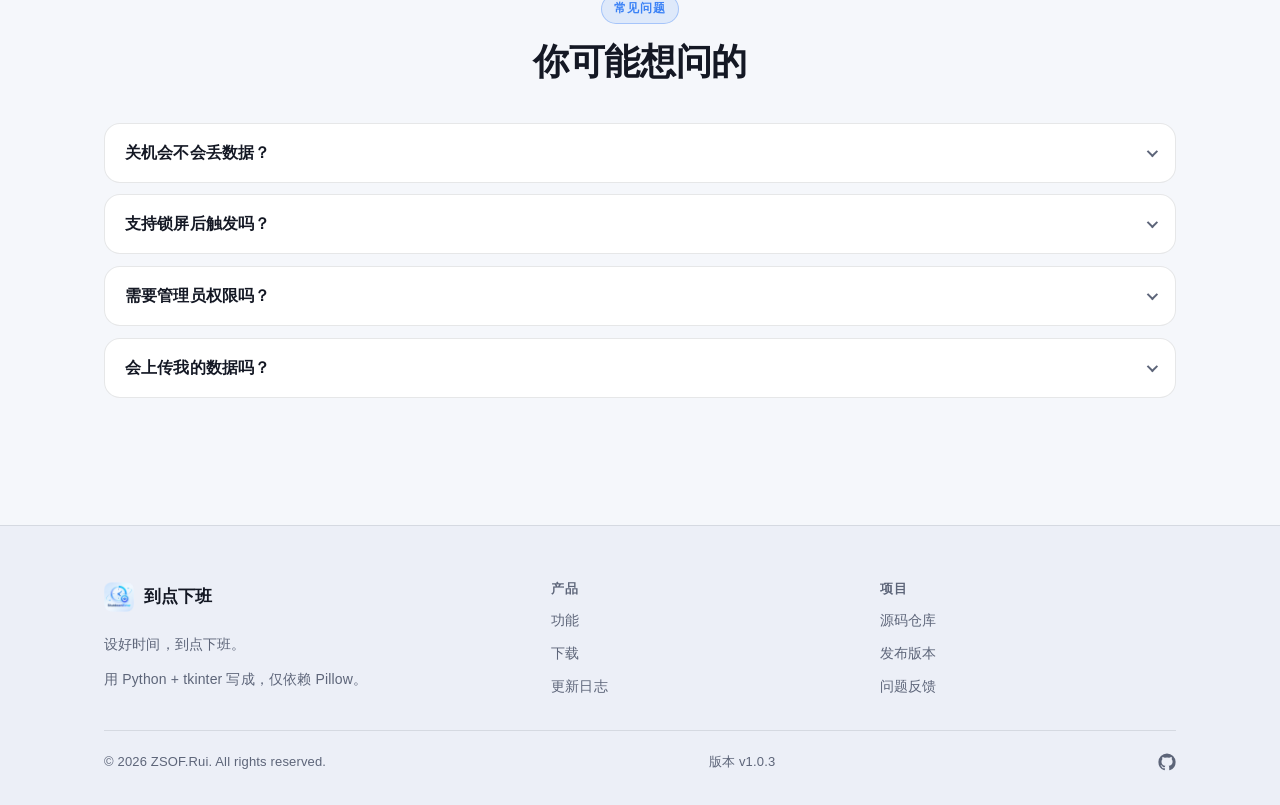
==== commit 2c178858: "Update icon" ====
--- a/index.html
+++ b/index.html
@@ -11,9 +11,9 @@
   <meta name="theme-color" content="#0b0d12" media="(prefers-color-scheme: dark)">
   <meta name="theme-color" content="#f5f7fb" media="(prefers-color-scheme: light)">
 
-  <!-- 图标：内联 SVG，随主题变色，不额外请求字体或图标库 -->
-  <link rel="icon" type="image/svg+xml" href="assets/favicon.svg">
-  <link rel="apple-touch-icon" href="assets/favicon.svg">
+  <!-- 站点图标：用与应用一致的 app.ico（内含 256×256） -->
+  <link rel="icon" type="image/x-icon" href="assets/app.ico" sizes="any">
+  <link rel="apple-touch-icon" href="assets/app.ico">
 
   <!-- 分享卡片 -->
   <meta property="og:type" content="website">
@@ -77,11 +77,7 @@
   <div class="container">
     <nav class="nav" aria-label="主导航" data-i18n-aria="nav.main">
       <a class="brand" href="./" aria-label="返回首页" data-i18n-aria="nav.home">
-        <svg class="brand__mark" viewBox="0 0 32 32" fill="none" stroke="currentColor" stroke-width="2.2" stroke-linecap="round" stroke-linejoin="round" aria-hidden="true">
-          <rect x="4" y="4" width="20" height="24" rx="5"/>
-          <circle cx="14" cy="16" r="6"/>
-          <path d="M14 12.5V16l3 1.8"/>
-        </svg>
+        <img class="brand__mark brand__mark--img" src="assets/app.ico" width="30" height="30" alt="" aria-hidden="true" decoding="async">
         <span data-i18n="brand.name">到点下班</span>
       </a>
 
@@ -531,11 +527,7 @@
     <div class="footer__grid">
       <div>
         <a class="brand" href="./" aria-label="返回首页" data-i18n-aria="nav.home">
-          <svg class="brand__mark" viewBox="0 0 32 32" fill="none" stroke="currentColor" stroke-width="2.2" stroke-linecap="round" stroke-linejoin="round" aria-hidden="true">
-            <rect x="4" y="4" width="20" height="24" rx="5"/>
-            <circle cx="14" cy="16" r="6"/>
-            <path d="M14 12.5V16l3 1.8"/>
-          </svg>
+          <img class="brand__mark brand__mark--img" src="assets/app.ico" width="30" height="30" alt="" aria-hidden="true" decoding="async">
           <span data-i18n="brand.name">到点下班</span>
         </a>
         <p class="footer__tagline" data-i18n="footer.tagline">设好时间，到点下班。</p>
